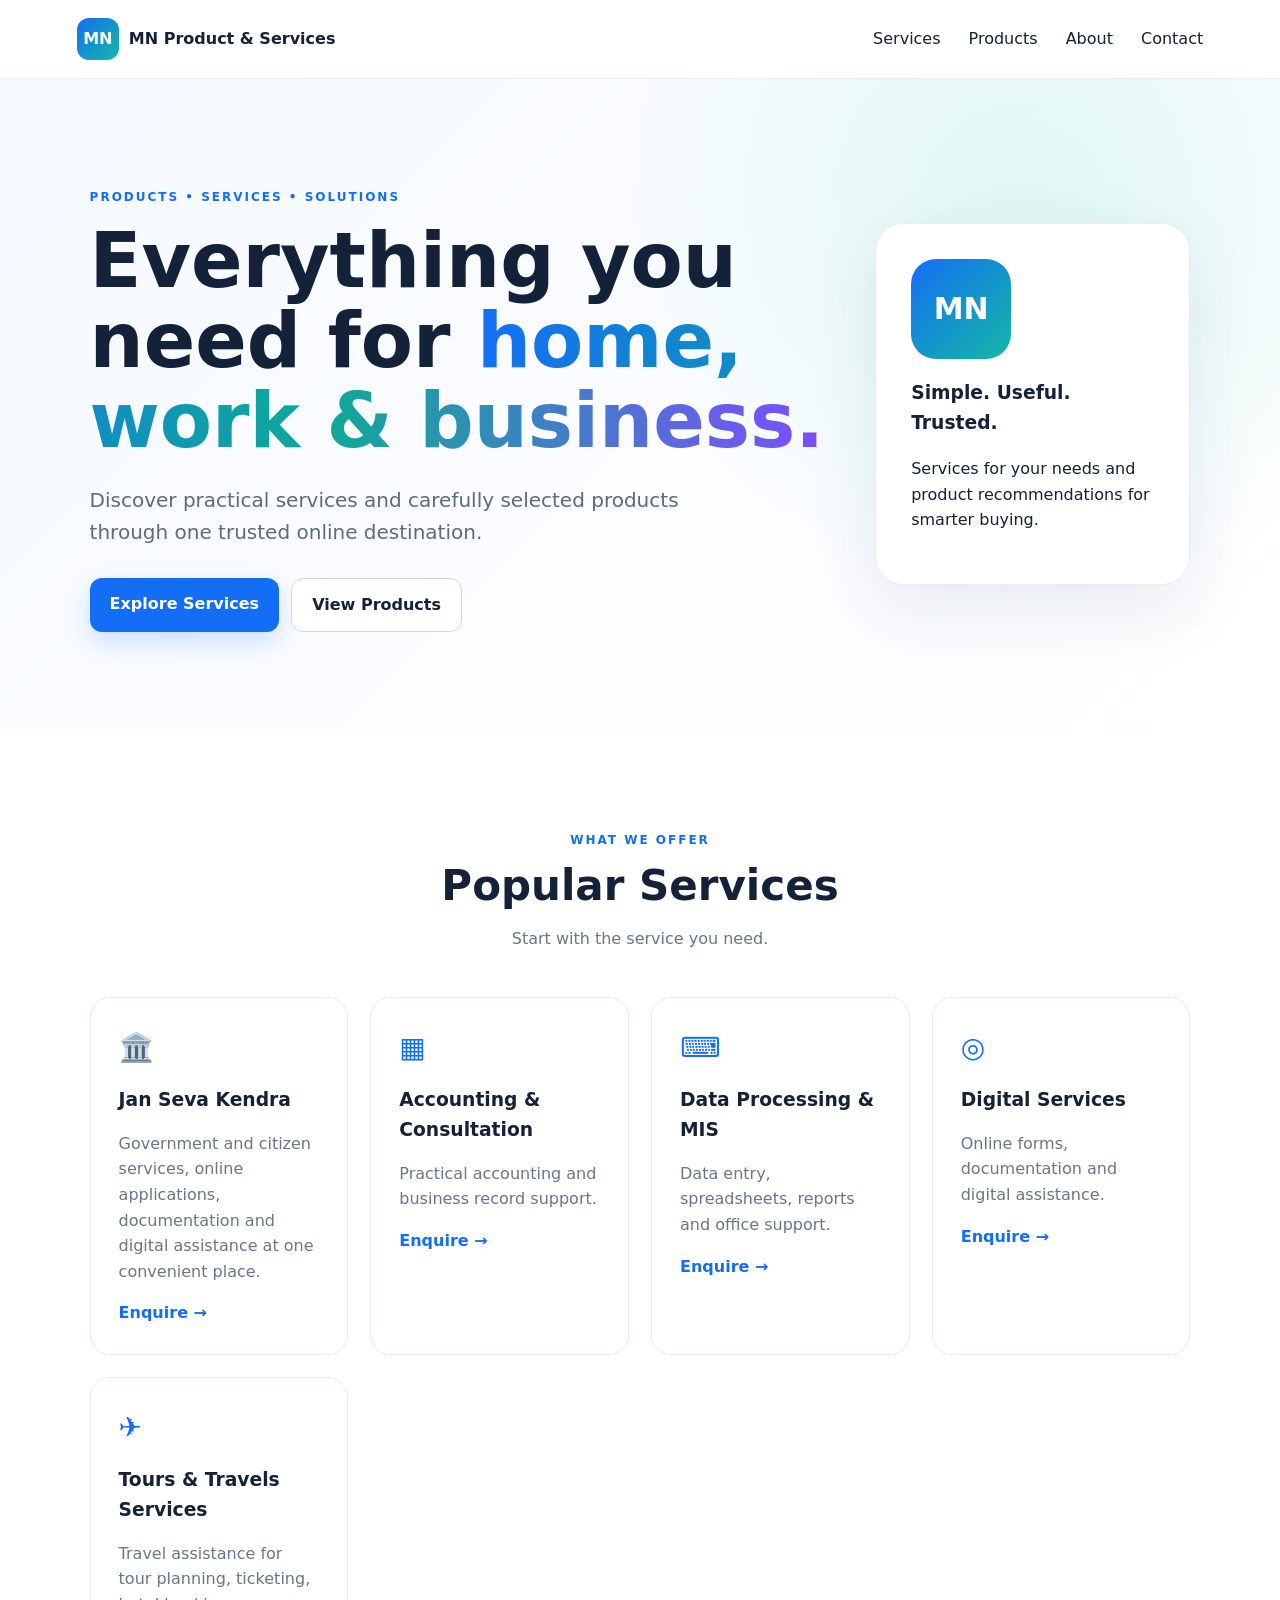
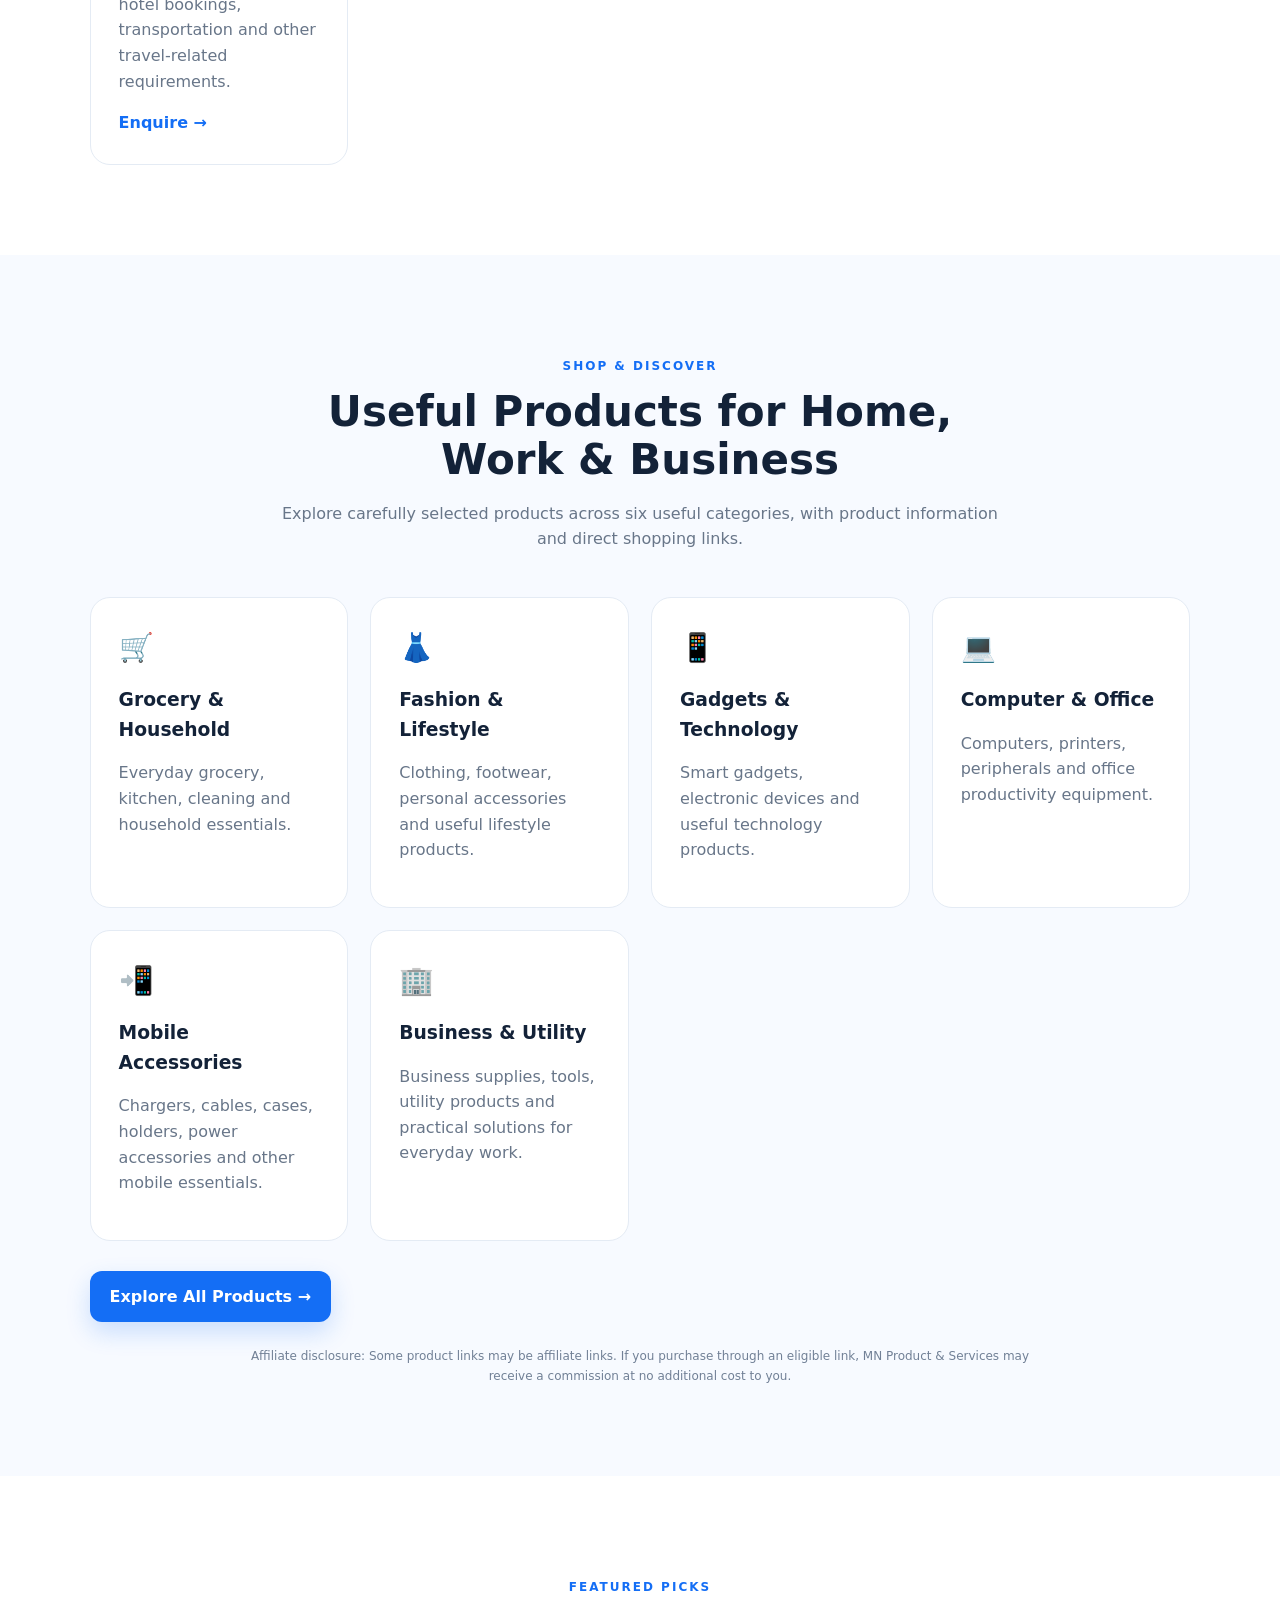
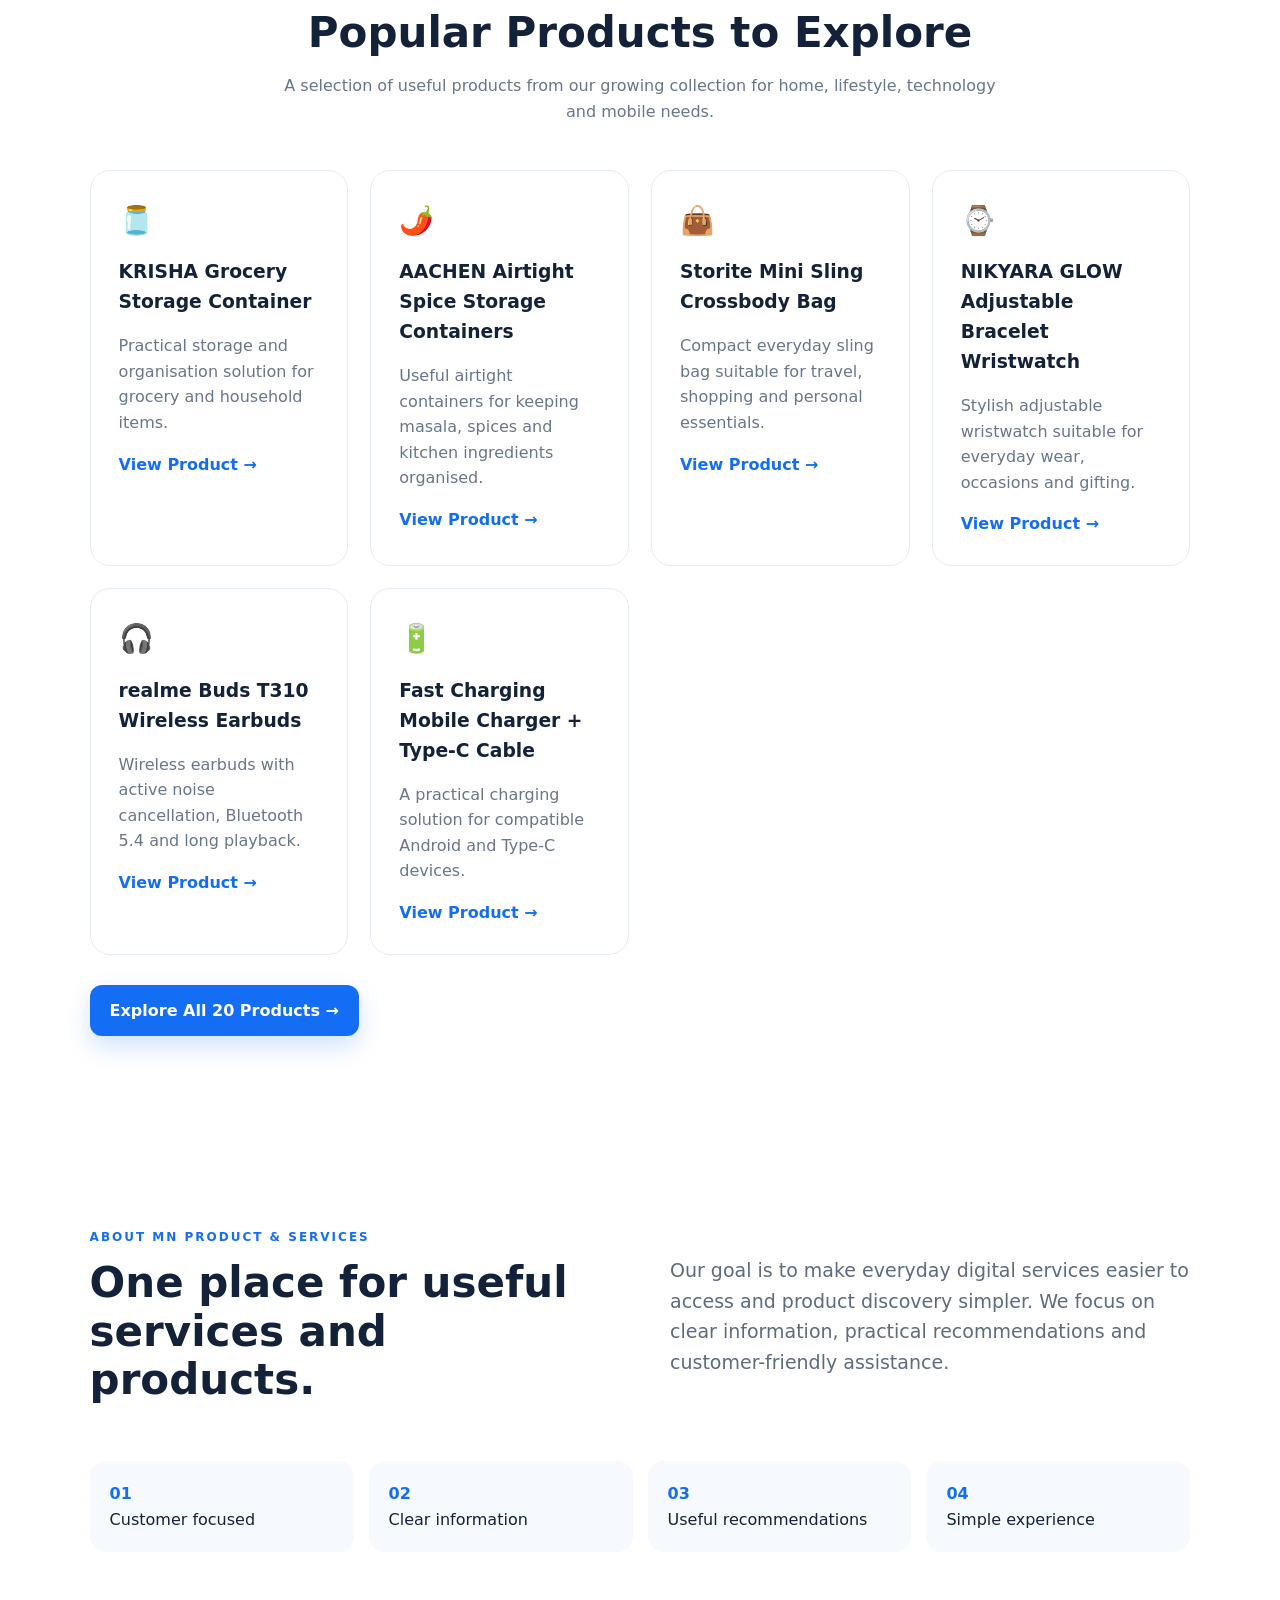
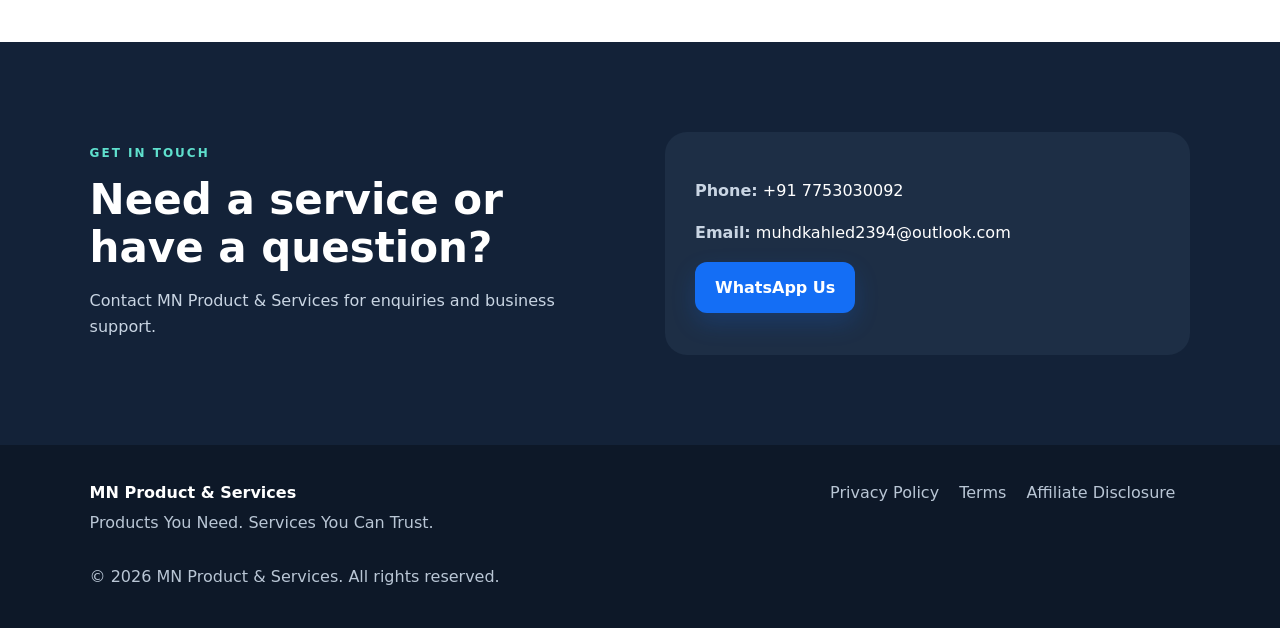
==== index.html @ 3bd8fe47 "Update index.html" ====
<!doctype html>
<html lang="en">

<head>
<meta charset="utf-8">
<meta name="viewport" content="width=device-width, initial-scale=1">

<title>MN Product & Services | Useful Products & Digital Services</title>

<meta
  name="description"
  content="MN Product & Services helps you discover useful products for home, lifestyle, technology, office and mobile needs, along with practical digital and business services."
>

<meta
  name="robots"
  content="index, follow"
>

<link
  rel="canonical"
  href="https://YOURDOMAIN.com/"
>

<meta name="description"
content="MN Product & Services — discover useful products, business solutions and digital services in one place.">

<link rel="stylesheet" href="style.css">
</head>

<body>

<header class="site-header">

  <a class="brand" href="index.html">
    <span class="brand-mark">MN</span>
    <span>MN Product & Services</span>
  </a>

  <button class="menu-toggle" aria-label="Open menu">
    ☰
  </button>

  <nav class="nav">
    <a href="#services">Services</a>
    <a href="products.html">Products</a>
    <a href="#about">About</a>
    <a href="#contact">Contact</a>
  </nav>

</header>


<main>

<!-- =========================
     HERO SECTION
========================= -->

<section class="hero">

  <div class="hero-copy">

    <p class="eyebrow">
      PRODUCTS • SERVICES • SOLUTIONS
    </p>

    <h1>
      Everything you need for
      <span>home, work & business.</span>
    </h1>

    <p class="lead">
      Discover practical services and carefully selected products
      through one trusted online destination.
    </p>

    <div class="actions">

      <a class="btn primary" href="#services">
        Explore Services
      </a>

      <a class="btn secondary" href="products.html">
        View Products
      </a>

    </div>

  </div>


  <div class="hero-card">

    <div class="hero-icon">
      MN
    </div>

    <h3>
      Simple. Useful. Trusted.
    </h3>

    <p>
      Services for your needs and product recommendations
      for smarter buying.
    </p>

  </div>

</section>



<!-- =========================
     SERVICES SECTION
========================= -->

<section id="services" class="section">

  <div class="section-head">

    <p class="eyebrow">
      WHAT WE OFFER
    </p>

    <h2>
      Popular Services
    </h2>

    <p>
      Start with the service you need.
    </p>

  </div>


  <div class="grid cards">


    <!-- SERVICE 01: JAN SEVA KENDRA -->
    <article class="card">

      <div class="icon">
        🏛️
      </div>

      <h3>
        Jan Seva Kendra
      </h3>

      <p>
        Government and citizen services, online applications,
        documentation and digital assistance at one convenient place.
      </p>

      <a href="#contact">
        Enquire →
      </a>

    </article>


    <!-- SERVICE 02: ACCOUNTING -->
    <article class="card">

      <div class="icon">
        ▦
      </div>

      <h3>
        Accounting & Consultation
      </h3>

      <p>
        Practical accounting and business record support.
      </p>

      <a href="#contact">
        Enquire →
      </a>

    </article>


    <!-- SERVICE 03: DATA PROCESSING -->
    <article class="card">

      <div class="icon">
        ⌨
      </div>

      <h3>
        Data Processing & MIS
      </h3>

      <p>
        Data entry, spreadsheets, reports and office support.
      </p>

      <a href="#contact">
        Enquire →
      </a>

    </article>


    <!-- SERVICE 04: DIGITAL SERVICES -->
    <article class="card">

      <div class="icon">
        ◎
      </div>

      <h3>
        Digital Services
      </h3>

      <p>
        Online forms, documentation and digital assistance.
      </p>

      <a href="#contact">
        Enquire →
      </a>

    </article>


    <!-- SERVICE 05: TOURS & TRAVELS -->
    <article class="card">

      <div class="icon">
        ✈
      </div>

      <h3>
        Tours & Travels Services
      </h3>

      <p>
        Travel assistance for tour planning, ticketing, hotel
        bookings, transportation and other travel-related requirements.
      </p>

      <a href="#contact">
        Enquire →
      </a>

    </article>


  </div>

</section>


<!-- =========================
     PRODUCTS SECTION
========================= -->

<section id="products" class="section alt">

  <div class="section-head">

    <p class="eyebrow">
      SHOP & DISCOVER
    </p>

    <h2>
      Useful Products for Home, Work & Business
    </h2>

    <p>
      Explore carefully selected products across six useful
      categories, with product information and direct shopping links.
    </p>

  </div>


  <!-- SIX PRODUCT CLASSIFICATIONS -->

  <div class="grid cards">


    <article class="card">

      <div class="icon">
        🛒
      </div>

      <h3>
        Grocery & Household
      </h3>

      <p>
        Everyday grocery, kitchen, cleaning and household
        essentials.
      </p>

    </article>



    <article class="card">

      <div class="icon">
        👗
      </div>

      <h3>
        Fashion & Lifestyle
      </h3>

      <p>
        Clothing, footwear, personal accessories and useful
        lifestyle products.
      </p>

    </article>



    <article class="card">

      <div class="icon">
        📱
      </div>

      <h3>
        Gadgets & Technology
      </h3>

      <p>
        Smart gadgets, electronic devices and useful technology
        products.
      </p>

    </article>



    <article class="card">

      <div class="icon">
        💻
      </div>

      <h3>
        Computer & Office
      </h3>

      <p>
        Computers, printers, peripherals and office productivity
        equipment.
      </p>

    </article>



    <article class="card">

      <div class="icon">
        📲
      </div>

      <h3>
        Mobile Accessories
      </h3>

      <p>
        Chargers, cables, cases, holders, power accessories
        and other mobile essentials.
      </p>

    </article>



    <article class="card">

      <div class="icon">
        🏢
      </div>

      <h3>
        Business & Utility
      </h3>

      <p>
        Business supplies, tools, utility products and practical
        solutions for everyday work.
      </p>

    </article>


  </div>


  <div class="actions"
       style="margin-top: 30px;">

    <a class="btn primary" href="products.html">
      Explore All Products →
    </a>

  </div>


  <p class="disclosure">

    Affiliate disclosure: Some product links may be affiliate
    links. If you purchase through an eligible link, MN Product &
    Services may receive a commission at no additional cost to you.

  </p>

</section>


  
  <!-- =========================
     FEATURED PRODUCTS
========================= -->
<section id="featured-products" class="section">

  <div class="section-head">
    <p class="eyebrow">
      FEATURED PICKS
    </p>

    <h2>
      Popular Products to Explore
    </h2>

    <p>
      A selection of useful products from our growing collection
      for home, lifestyle, technology and mobile needs.
    </p>
  </div>

  <div class="grid cards">

    <!-- FEATURED PRODUCT 01 -->
    <article class="card">

      <div class="icon">🫙</div>

      <h3>
        KRISHA Grocery Storage Container
      </h3>

      <p>
        Practical storage and organisation solution for
        grocery and household items.
      </p>

      <a
        href="https://www.amazon.in/dp/B0HBWN9DHR/?tag=krgoaltz111-21"
        target="_blank"
        rel="nofollow sponsored noopener">
        View Product →
      </a>

    </article>


    <!-- FEATURED PRODUCT 02 -->
    <article class="card">

      <div class="icon">🌶️</div>

      <h3>
        AACHEN Airtight Spice Storage Containers
      </h3>

      <p>
        Useful airtight containers for keeping masala,
        spices and kitchen ingredients organised.
      </p>

      <a
        href="https://www.amazon.in/dp/B0DDTFDB6P/?tag=krgoaltz111-21"
        target="_blank"
        rel="nofollow sponsored noopener">
        View Product →
      </a>

    </article>


    <!-- FEATURED PRODUCT 03 -->
    <article class="card">

      <div class="icon">👜</div>

      <h3>
        Storite Mini Sling Crossbody Bag
      </h3>

      <p>
        Compact everyday sling bag suitable for travel,
        shopping and personal essentials.
      </p>

      <a
        href="https://www.amazon.in/dp/B0DGTSNWZD?tag=krgoaltz111-21"
        target="_blank"
        rel="nofollow sponsored noopener">
        View Product →
      </a>

    </article>


    <!-- FEATURED PRODUCT 04 -->
    <article class="card">

      <div class="icon">⌚</div>

      <h3>
        NIKYARA GLOW Adjustable Bracelet Wristwatch
      </h3>

      <p>
        Stylish adjustable wristwatch suitable for everyday
        wear, occasions and gifting.
      </p>

      <a
        href="https://www.amazon.in/dp/B0H5K3HGDB?tag=krgoaltz111-21"
        target="_blank"
        rel="nofollow sponsored noopener">
        View Product →
      </a>

    </article>


    <!-- FEATURED PRODUCT 05 -->
    <article class="card">

      <div class="icon">🎧</div>

      <h3>
        realme Buds T310 Wireless Earbuds
      </h3>

      <p>
        Wireless earbuds with active noise cancellation,
        Bluetooth 5.4 and long playback.
      </p>

      <a
        href="https://www.amazon.in/dp/B0DBGP48NW?tag=krgoaltz111-21"
        target="_blank"
        rel="nofollow sponsored noopener">
        View Product →
      </a>

    </article>


    <!-- FEATURED PRODUCT 06 -->
    <article class="card">

      <div class="icon">🔋</div>

      <h3>
        Fast Charging Mobile Charger + Type-C Cable
      </h3>

      <p>
        A practical charging solution for compatible Android
        and Type-C devices.
      </p>

      <a
        href="https://www.amazon.in/dp/B0H2MVWPZ6?tag=krgoaltz111-21"
        target="_blank"
        rel="nofollow sponsored noopener">
        View Product →
      </a>

    </article>

  </div>


  <div class="actions" style="margin-top:30px;">

    <a
      class="btn primary"
      href="products.html">
      Explore All 20 Products →
    </a>

  </div>

</section>



<!-- =========================
     ABOUT SECTION
========================= -->

<section id="about" class="section">

  <div class="about">

    <div>

      <p class="eyebrow">
        ABOUT MN PRODUCT & SERVICES
      </p>

      <h2>
        One place for useful services and products.
      </h2>

    </div>


    <p>
      Our goal is to make everyday digital services easier to
      access and product discovery simpler. We focus on clear
      information, practical recommendations and customer-friendly
      assistance.
    </p>

  </div>


  <div class="trust-grid">

    <div>
      <strong>01</strong>
      <span>Customer focused</span>
    </div>

    <div>
      <strong>02</strong>
      <span>Clear information</span>
    </div>

    <div>
      <strong>03</strong>
      <span>Useful recommendations</span>
    </div>

    <div>
      <strong>04</strong>
      <span>Simple experience</span>
    </div>

  </div>

</section>



<!-- =========================
     CONTACT SECTION
========================= -->

<section id="contact" class="section contact">

  <div>

    <p class="eyebrow">
      GET IN TOUCH
    </p>

    <h2>
      Need a service or have a question?
    </h2>

    <p>
      Contact MN Product & Services for enquiries and business
      support.
    </p>

  </div>


  <div class="contact-box">

    <p>
      <strong>Phone:</strong>
      <a href="tel:+917753030092">
        +91 7753030092
      </a>
    </p>


    <p>
      <strong>Email:</strong>
      <a href="mailto:muhdkahled2394@outlook.com">
        muhdkahled2394@outlook.com
      </a>
    </p>


    <a
      class="btn primary"
      href="https://wa.me/917753030092?text=Hello%20MN%20Product%20%26%20Services%2C%20I%20would%20like%20to%20make%20an%20enquiry."
      target="_blank"
      rel="noopener">

      WhatsApp Us

    </a>

  </div>

</section>

</main>



<!-- =========================
     FOOTER
========================= -->

<footer>

  <div>

    <strong>
      MN Product & Services
    </strong>

    <p>
      Products You Need. Services You Can Trust.
    </p>

  </div>


  <div>

    <a href="privacy-policy.html">
      Privacy Policy
    </a>

    <a href="terms.html">
      Terms
    </a>

    <a href="affiliate-disclosure.html">
      Affiliate Disclosure
    </a>

  </div>


  <p>
    © 2026 MN Product & Services. All rights reserved.
  </p>

</footer>



<script src="script.js"></script>

</body>

</html>
---- style.css ----
*{box-sizing:border-box}html{scroll-behavior:smooth}body{margin:0;font-family:Inter,system-ui,-apple-system,Segoe UI,sans-serif;color:#132238;background:#fff;line-height:1.6}.site-header{position:sticky;top:0;z-index:20;display:flex;align-items:center;justify-content:space-between;padding:18px 6%;background:rgba(255,255,255,.94);backdrop-filter:blur(12px);border-bottom:1px solid #e8edf4}.brand{display:flex;align-items:center;gap:10px;text-decoration:none;color:#132238;font-weight:800}.brand-mark{display:grid;place-items:center;width:42px;height:42px;border-radius:12px;background:linear-gradient(135deg,#146ef5,#15b8a6);color:white}.nav{display:flex;gap:28px}.nav a,footer a{color:inherit;text-decoration:none}.nav a:hover{color:#146ef5}.menu-toggle{display:none;background:none;border:0;font-size:24px}.hero{min-height:650px;padding:90px 7%;display:grid;grid-template-columns:1.4fr .6fr;align-items:center;gap:50px;background:radial-gradient(circle at 80% 20%,#dff7f3,transparent 35%),linear-gradient(135deg,#f5f9ff,#fff)}.eyebrow{font-size:12px;font-weight:800;letter-spacing:2px;color:#146ef5}.hero h1{font-size:clamp(44px,6vw,76px);line-height:1.05;margin:14px 0 24px;max-width:850px}.hero h1 span{background:linear-gradient(90deg,#146ef5,#0eaa96,#7d4cff);-webkit-background-clip:text;color:transparent}.lead{font-size:20px;color:#5d6b7d;max-width:650px}.actions{display:flex;gap:12px;margin-top:30px;flex-wrap:wrap}.btn{display:inline-block;padding:13px 20px;border-radius:12px;text-decoration:none;font-weight:700}.primary{background:#146ef5;color:#fff;box-shadow:0 10px 25px #146ef533}.secondary{border:1px solid #cfd8e6;color:#132238;background:#fff}.small{padding:10px 14px;background:#132238;color:white}.hero-card{padding:35px;border-radius:28px;background:#fff;box-shadow:0 25px 70px #17365d18;border:1px solid #e6edf5}.hero-icon{width:100px;height:100px;border-radius:25px;display:grid;place-items:center;background:linear-gradient(135deg,#146ef5,#15b8a6);color:white;font-size:30px;font-weight:900}.section{padding:90px 7%}.alt{background:#f7faff}.section-head{text-align:center;max-width:720px;margin:0 auto 45px}.section h2{font-size:42px;line-height:1.15;margin:8px 0 12px}.section-head p:last-child{color:#687689}.grid{display:grid;gap:22px}.cards{grid-template-columns:repeat(4,1fr)}.card,.product{padding:28px;border:1px solid #e4ebf4;border-radius:20px;background:#fff;transition:.25s}.card:hover,.product:hover{transform:translateY(-5px);box-shadow:0 18px 40px #17365d12}.icon{font-size:28px;color:#146ef5}.card h3,.product h3{margin:14px 0 8px}.card p,.product p{color:#687689}.card a{font-weight:700;color:#146ef5;text-decoration:none}.products{grid-template-columns:repeat(3,1fr)}.product-placeholder{height:180px;border-radius:14px;background:linear-gradient(135deg,#eaf2ff,#dff7f3);display:grid;place-items:center;color:#146ef5;font-weight:900;letter-spacing:2px}.disclosure{font-size:12px;color:#718096;max-width:800px;margin:25px auto 0;text-align:center}.about{display:grid;grid-template-columns:1fr 1fr;gap:60px;align-items:center}.about p:last-child{font-size:19px;color:#5d6b7d}.trust-grid{display:grid;grid-template-columns:repeat(4,1fr);gap:15px;margin-top:45px}.trust-grid div{padding:20px;border-radius:16px;background:#f6f9fd}.trust-grid strong{display:block;color:#146ef5}.contact{background:#132238;color:#fff;display:grid;grid-template-columns:1fr 1fr;gap:50px}.contact .eyebrow{color:#5fe0cd}.contact p{color:#c9d5e3}.contact-box{background:#1d2e45;padding:30px;border-radius:22px}.contact-box a{color:#fff}.contact-box .primary{text-decoration:none;color:#fff}.contact-box p a{text-decoration:none}footer{padding:35px 7%;background:#0d1828;color:#b9c6d5;display:flex;justify-content:space-between;gap:20px;flex-wrap:wrap}footer strong{color:#fff}footer a{margin-right:15px}footer p{margin:4px 0}@media(max-width:850px){.nav{display:none;position:absolute;top:78px;left:0;right:0;padding:20px 6%;background:white;flex-direction:column;border-bottom:1px solid #e8edf4}.nav.open{display:flex}.menu-toggle{display:block}.hero{grid-template-columns:1fr;padding-top:65px}.cards{grid-template-columns:1fr 1fr}.products,.about,.contact{grid-template-columns:1fr}.trust-grid{grid-template-columns:1fr 1fr}}@media(max-width:520px){.hero h1{font-size:45px}.section{padding:65px 6%}.cards,.products,.trust-grid{grid-template-columns:1fr}.hero-card{padding:25px}.section h2{font-size:34px}}
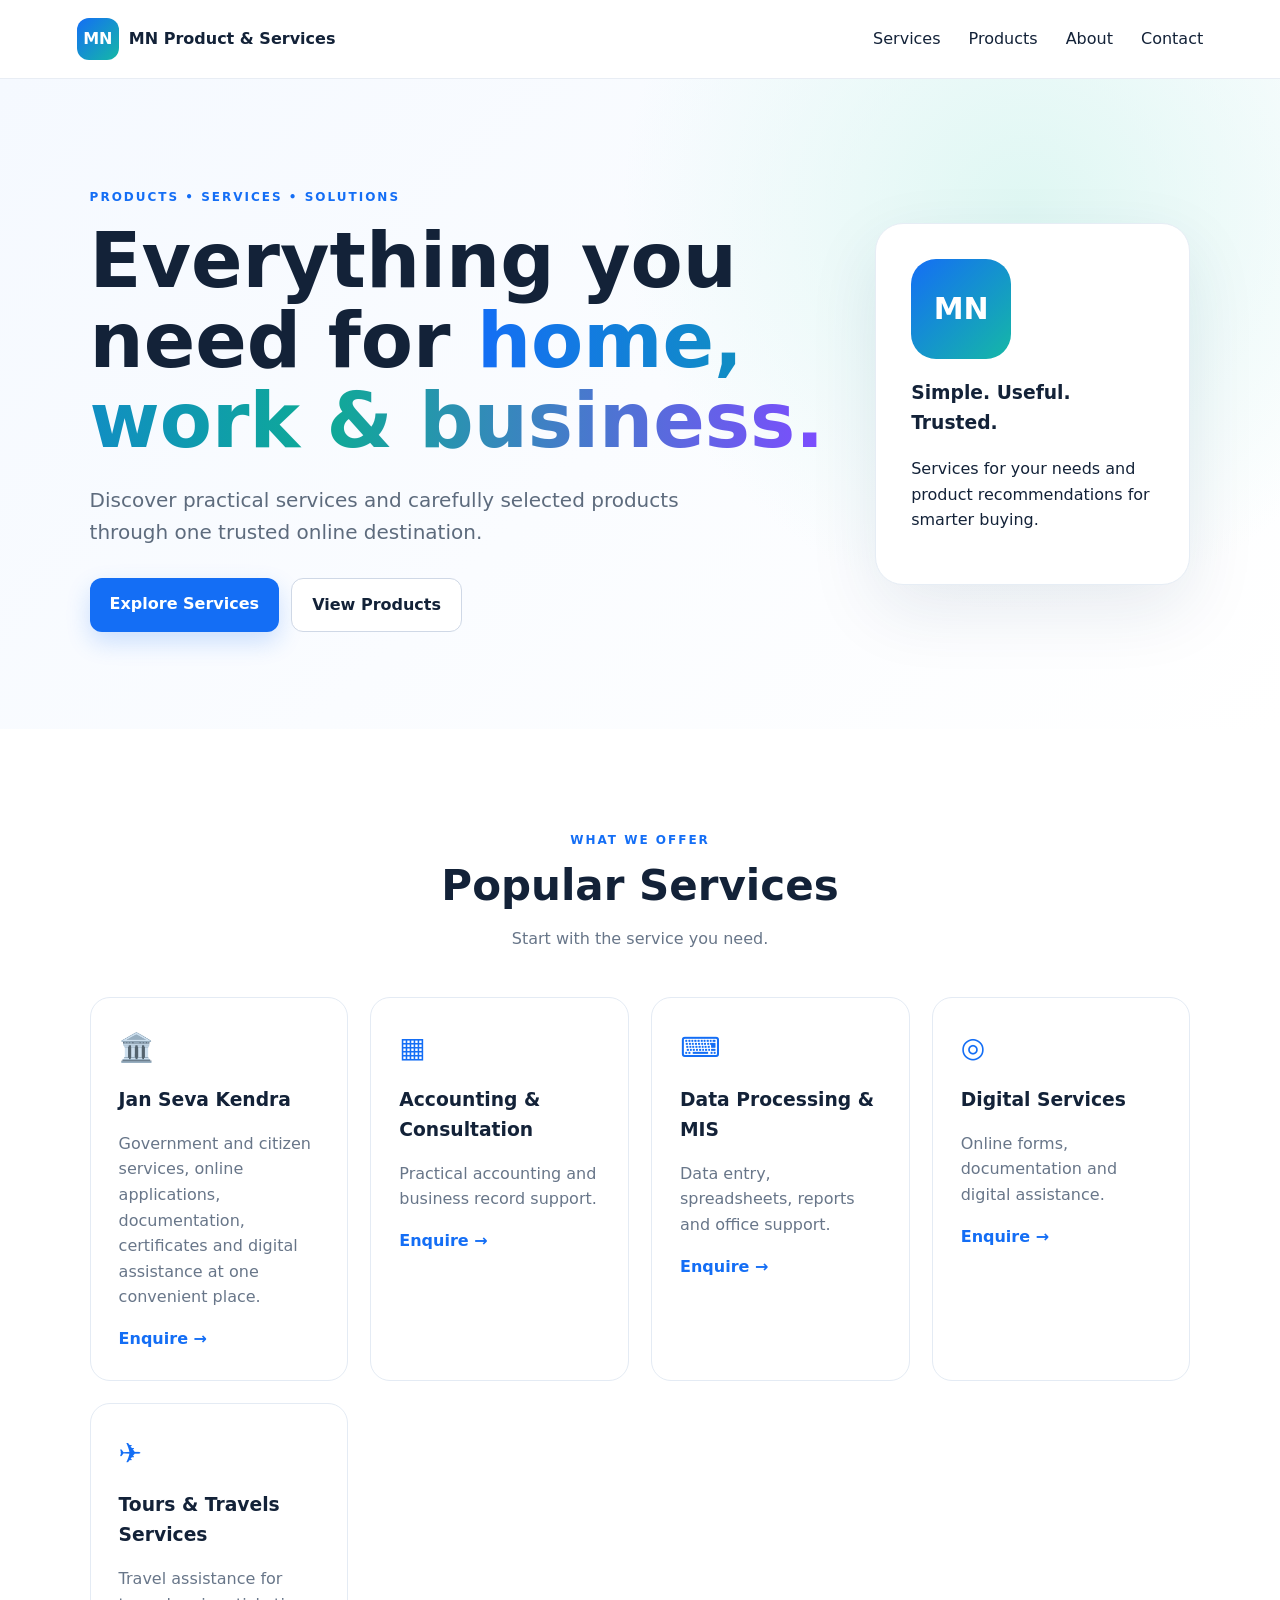
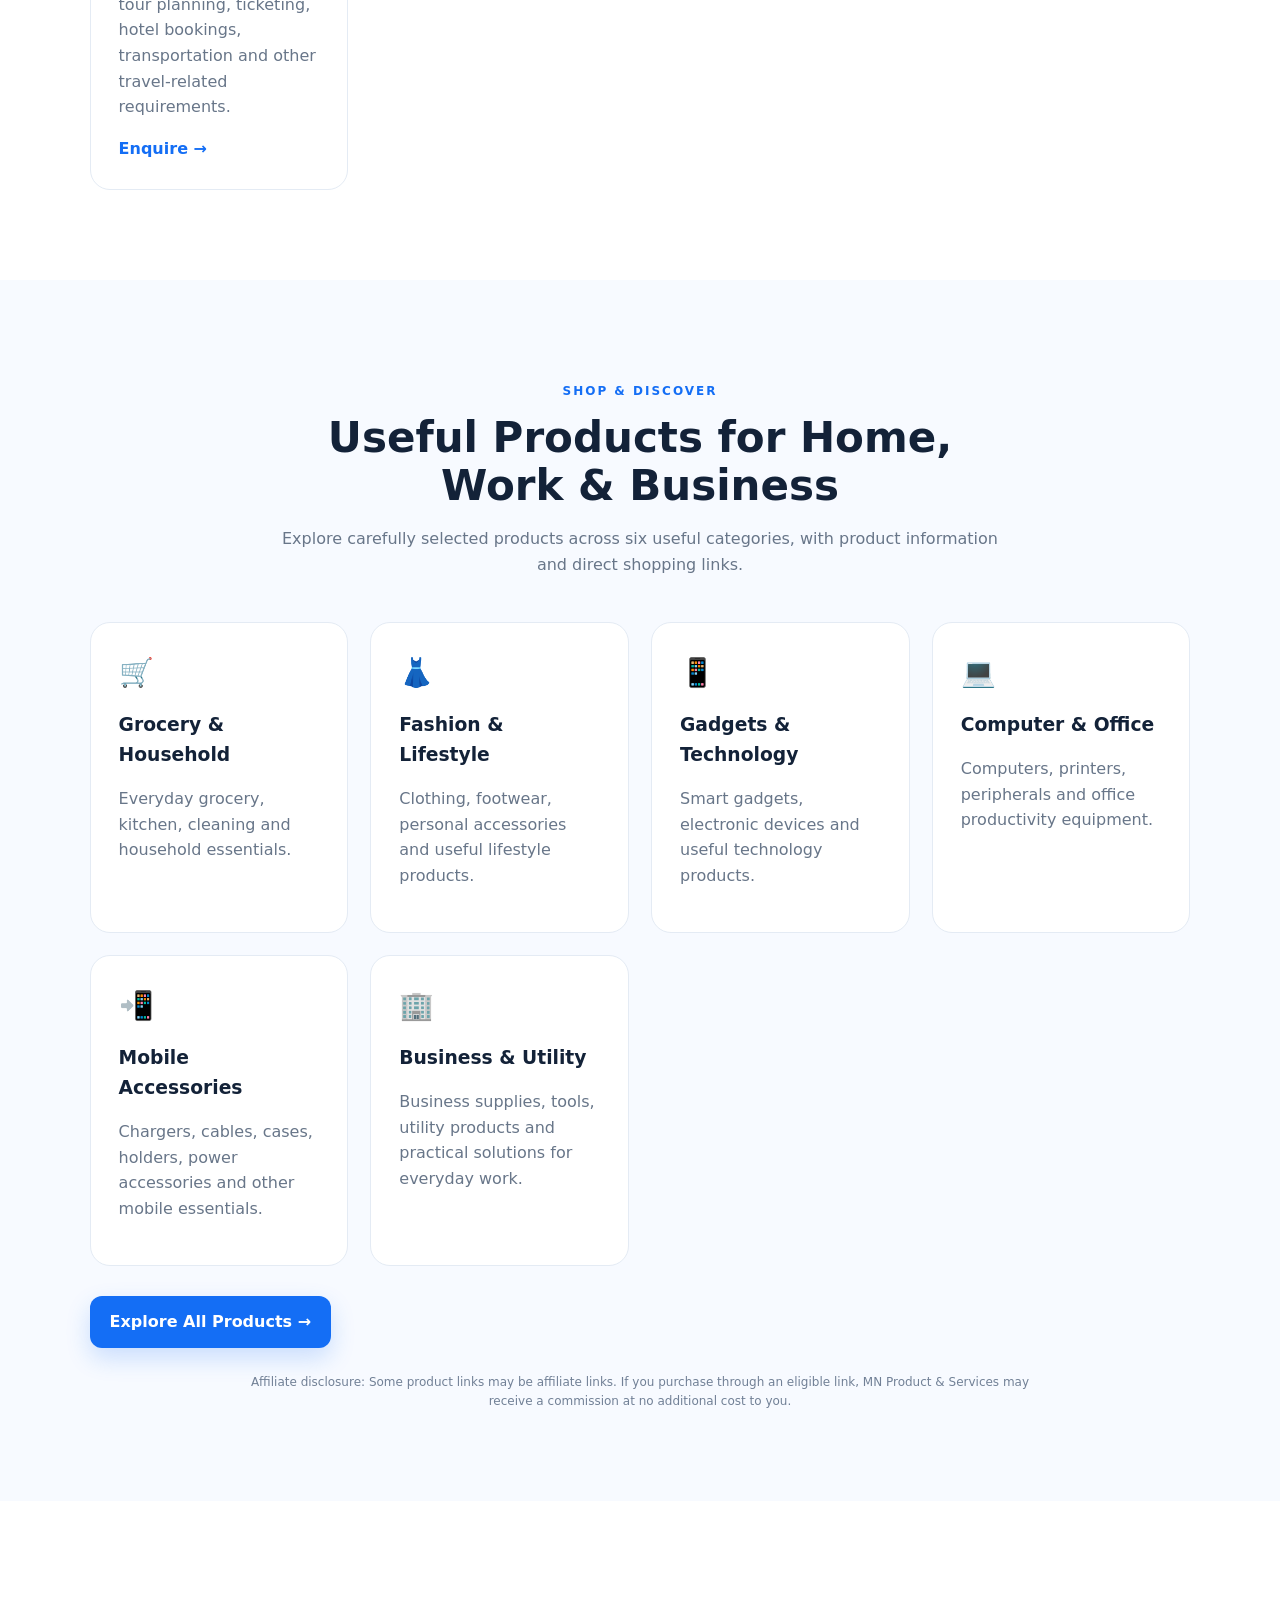
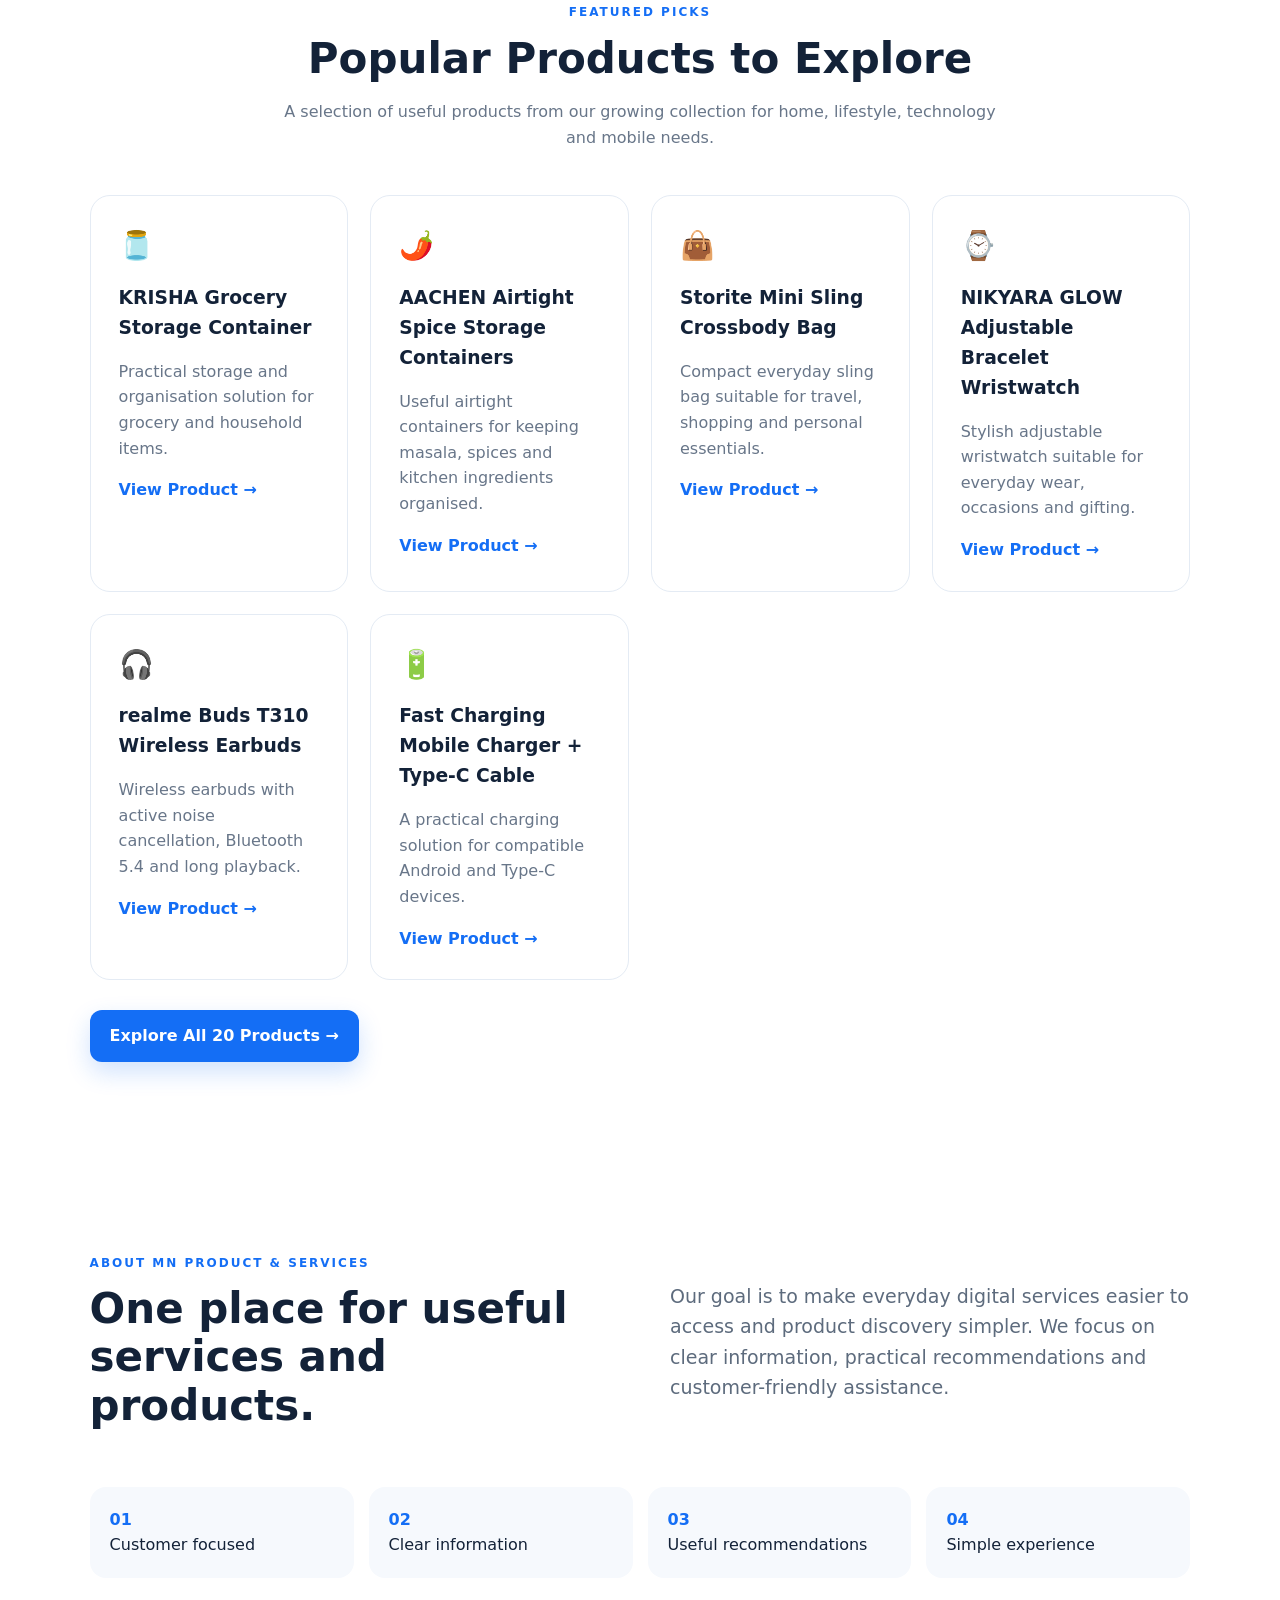
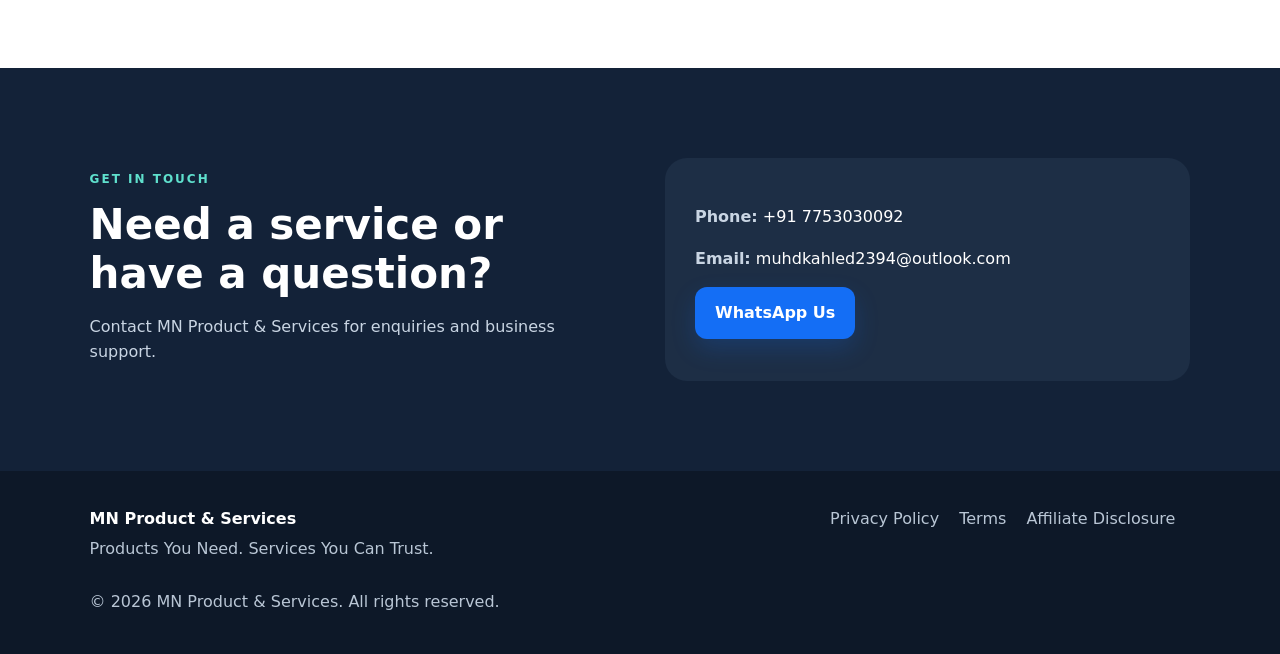
==== commit db4fa4ad: "Update index.html" ====
--- a/index.html
+++ b/index.html
@@ -1,11 +1,19 @@
 <!doctype html>
 <html lang="en">
 
+
 <head>
+
 <meta charset="utf-8">
-<meta name="viewport" content="width=device-width, initial-scale=1">
-
-<title>MN Product & Services | Useful Products & Digital Services</title>
+
+<meta
+  name="viewport"
+  content="width=device-width, initial-scale=1"
+>
+
+<title>
+  MN Product & Services | Useful Products & Digital Services
+</title>
 
 <meta
   name="description"
@@ -19,15 +27,15 @@
 
 <link
   rel="canonical"
-  href="https://YOURDOMAIN.com/"
+  href="https://mnproductsservices.com/"
 >
 
-<meta name="description"
-content="MN Product & Services — discover useful products, business solutions and digital services in one place.">
-
-<link rel="stylesheet" href="style.css">
+<link
+  rel="stylesheet"
+  href="style.css"
+>
+
 </head>
-
 <body>
 
 <header class="site-header">
@@ -138,26 +146,27 @@
 
 
     <!-- SERVICE 01: JAN SEVA KENDRA -->
-    <article class="card">
-
-      <div class="icon">
-        🏛️
-      </div>
-
-      <h3>
-        Jan Seva Kendra
-      </h3>
-
-      <p>
-        Government and citizen services, online applications,
-        documentation and digital assistance at one convenient place.
-      </p>
-
-      <a href="#contact">
-        Enquire →
-      </a>
-
-    </article>
+<article class="card">
+
+  <div class="icon">
+    🏛️
+  </div>
+
+  <h3>
+    Jan Seva Kendra
+  </h3>
+
+  <p>
+    Government and citizen services, online applications,
+    documentation, certificates and digital assistance at one
+    convenient place.
+  </p>
+
+  <a href="#contact">
+    Enquire →
+  </a>
+
+</article>
 
 
     <!-- SERVICE 02: ACCOUNTING -->
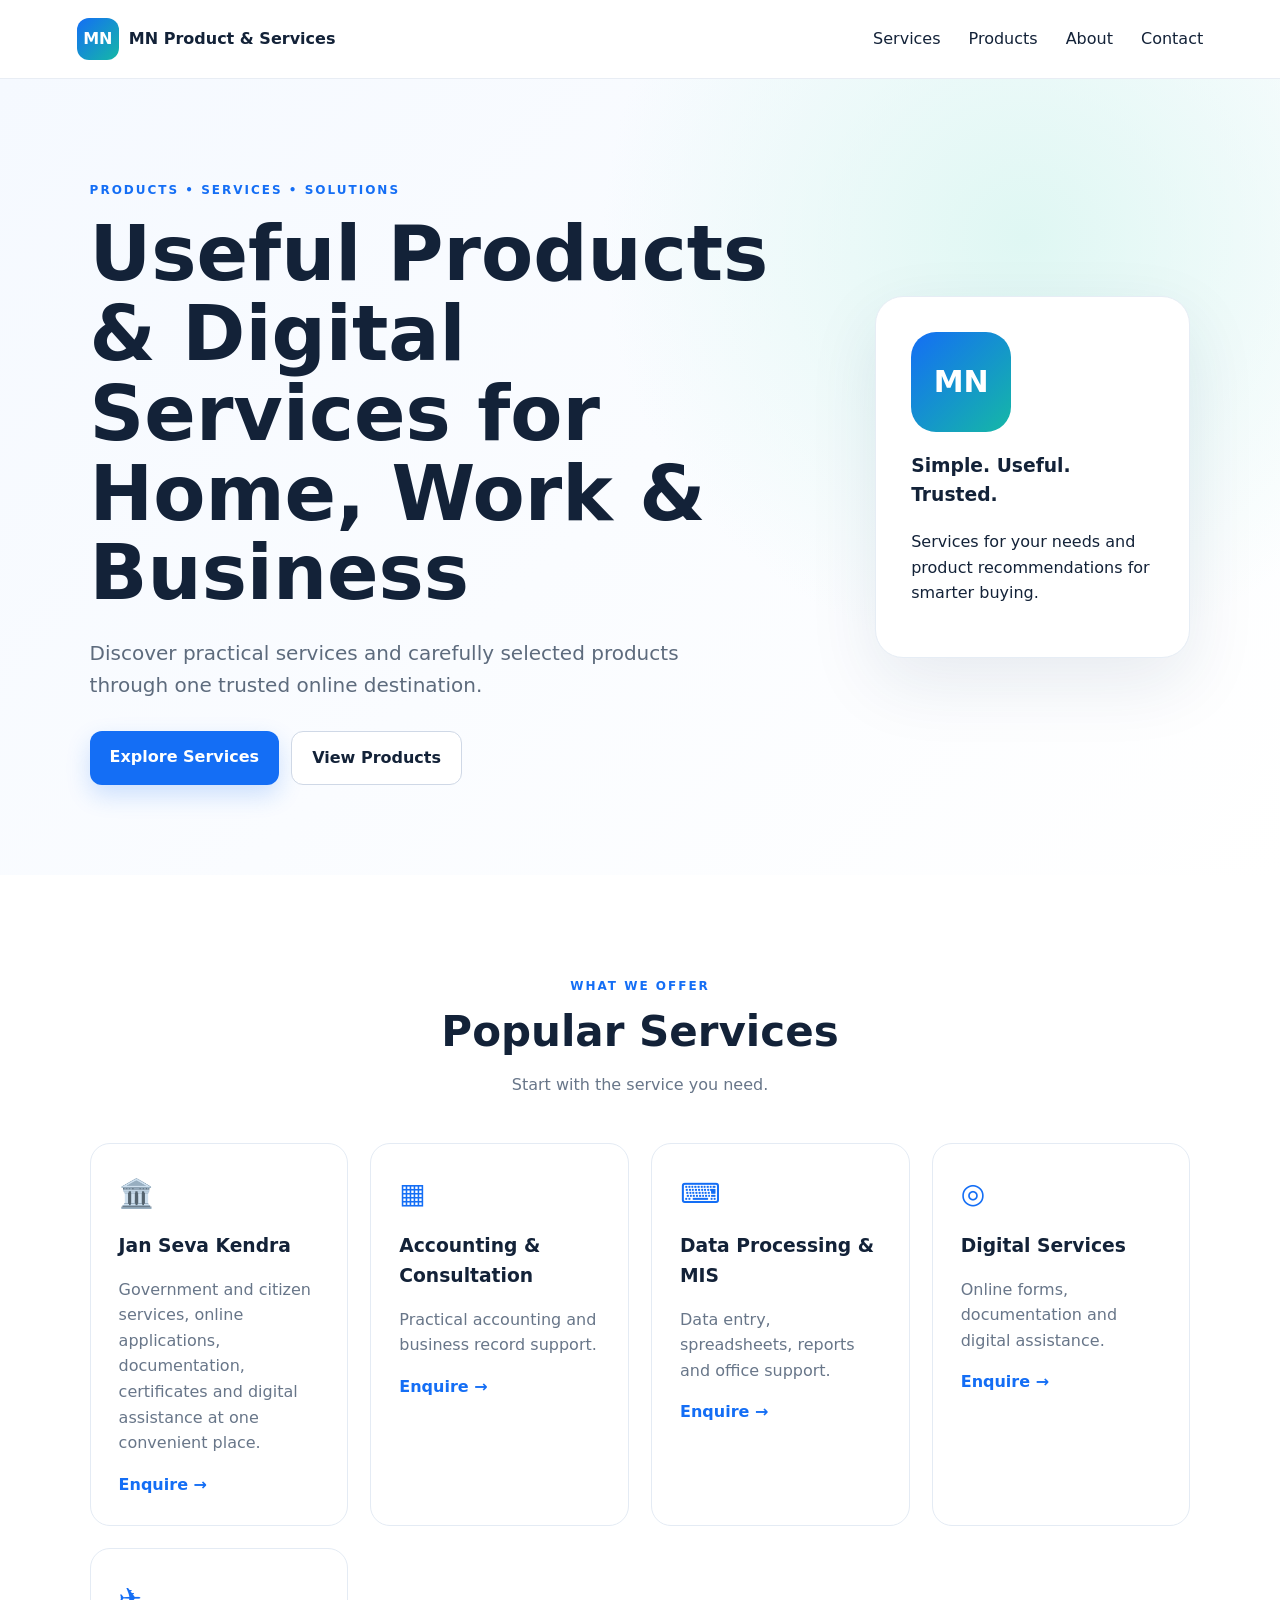
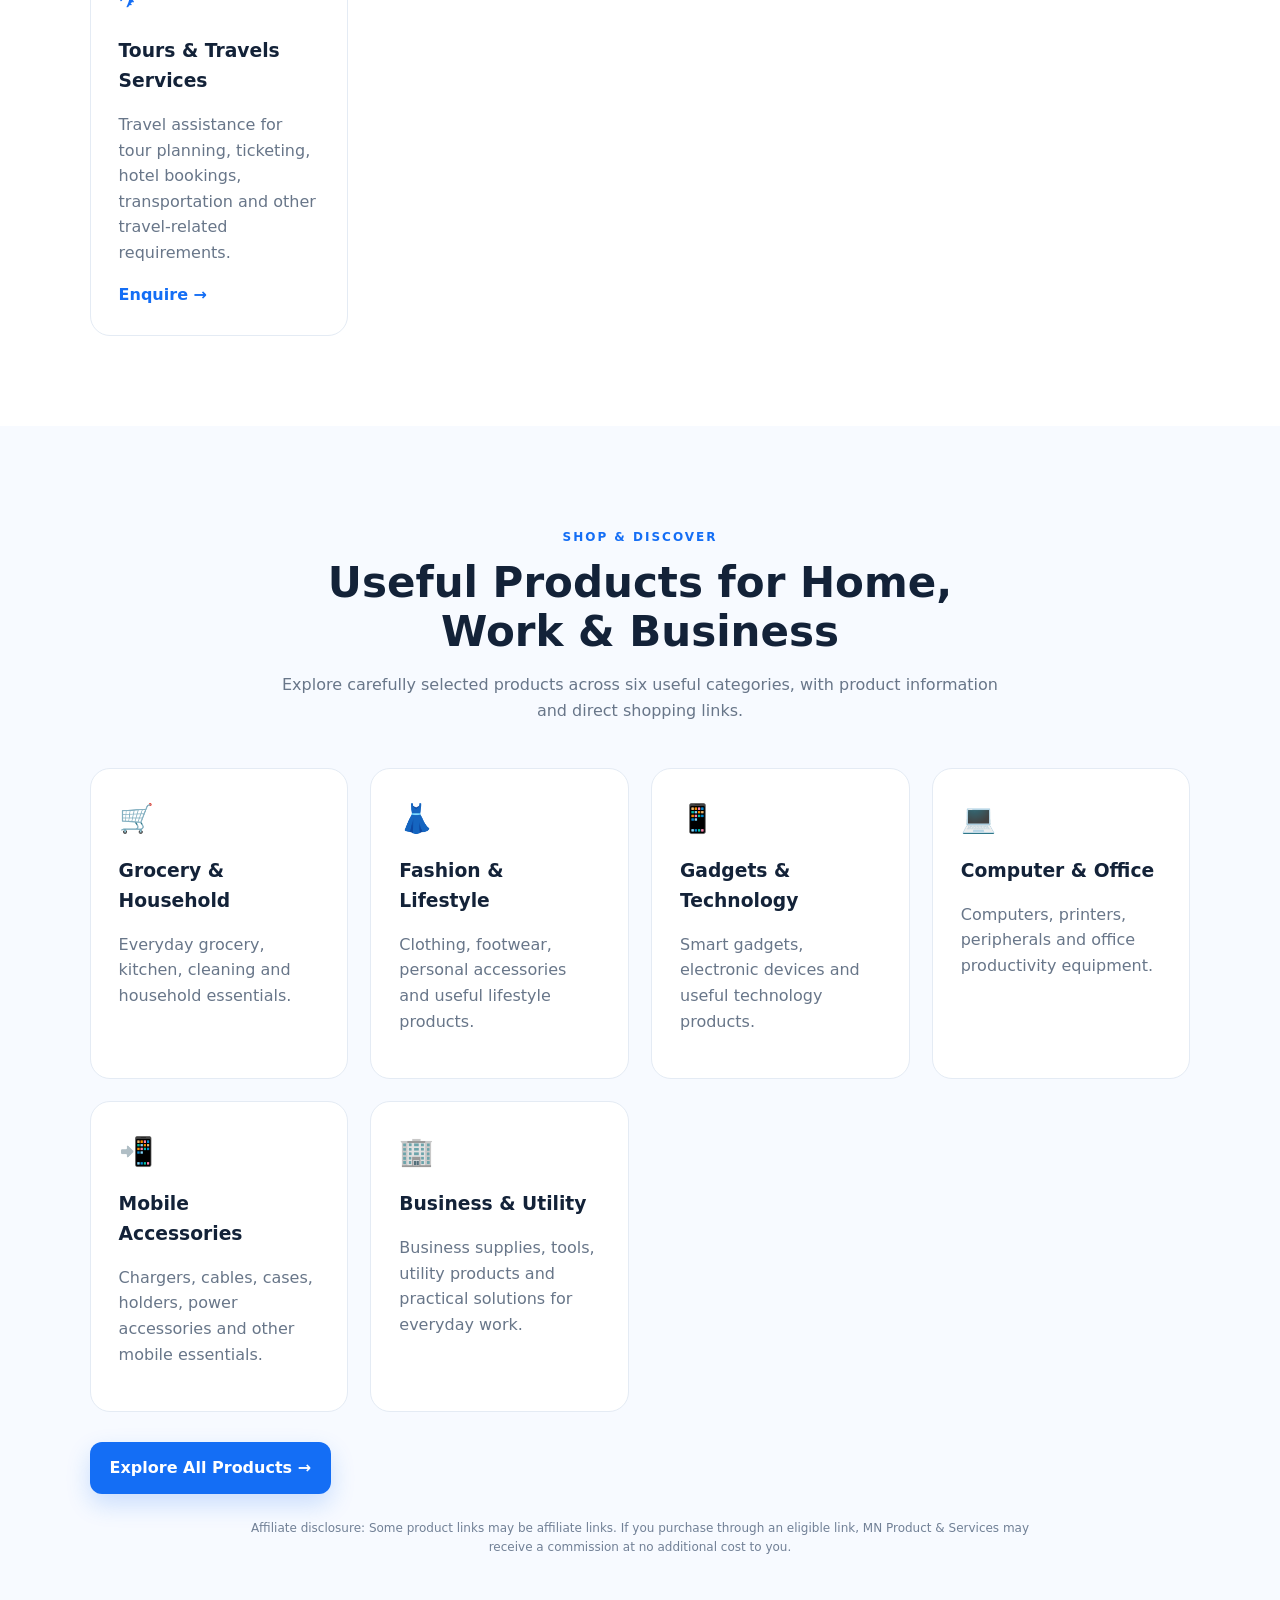
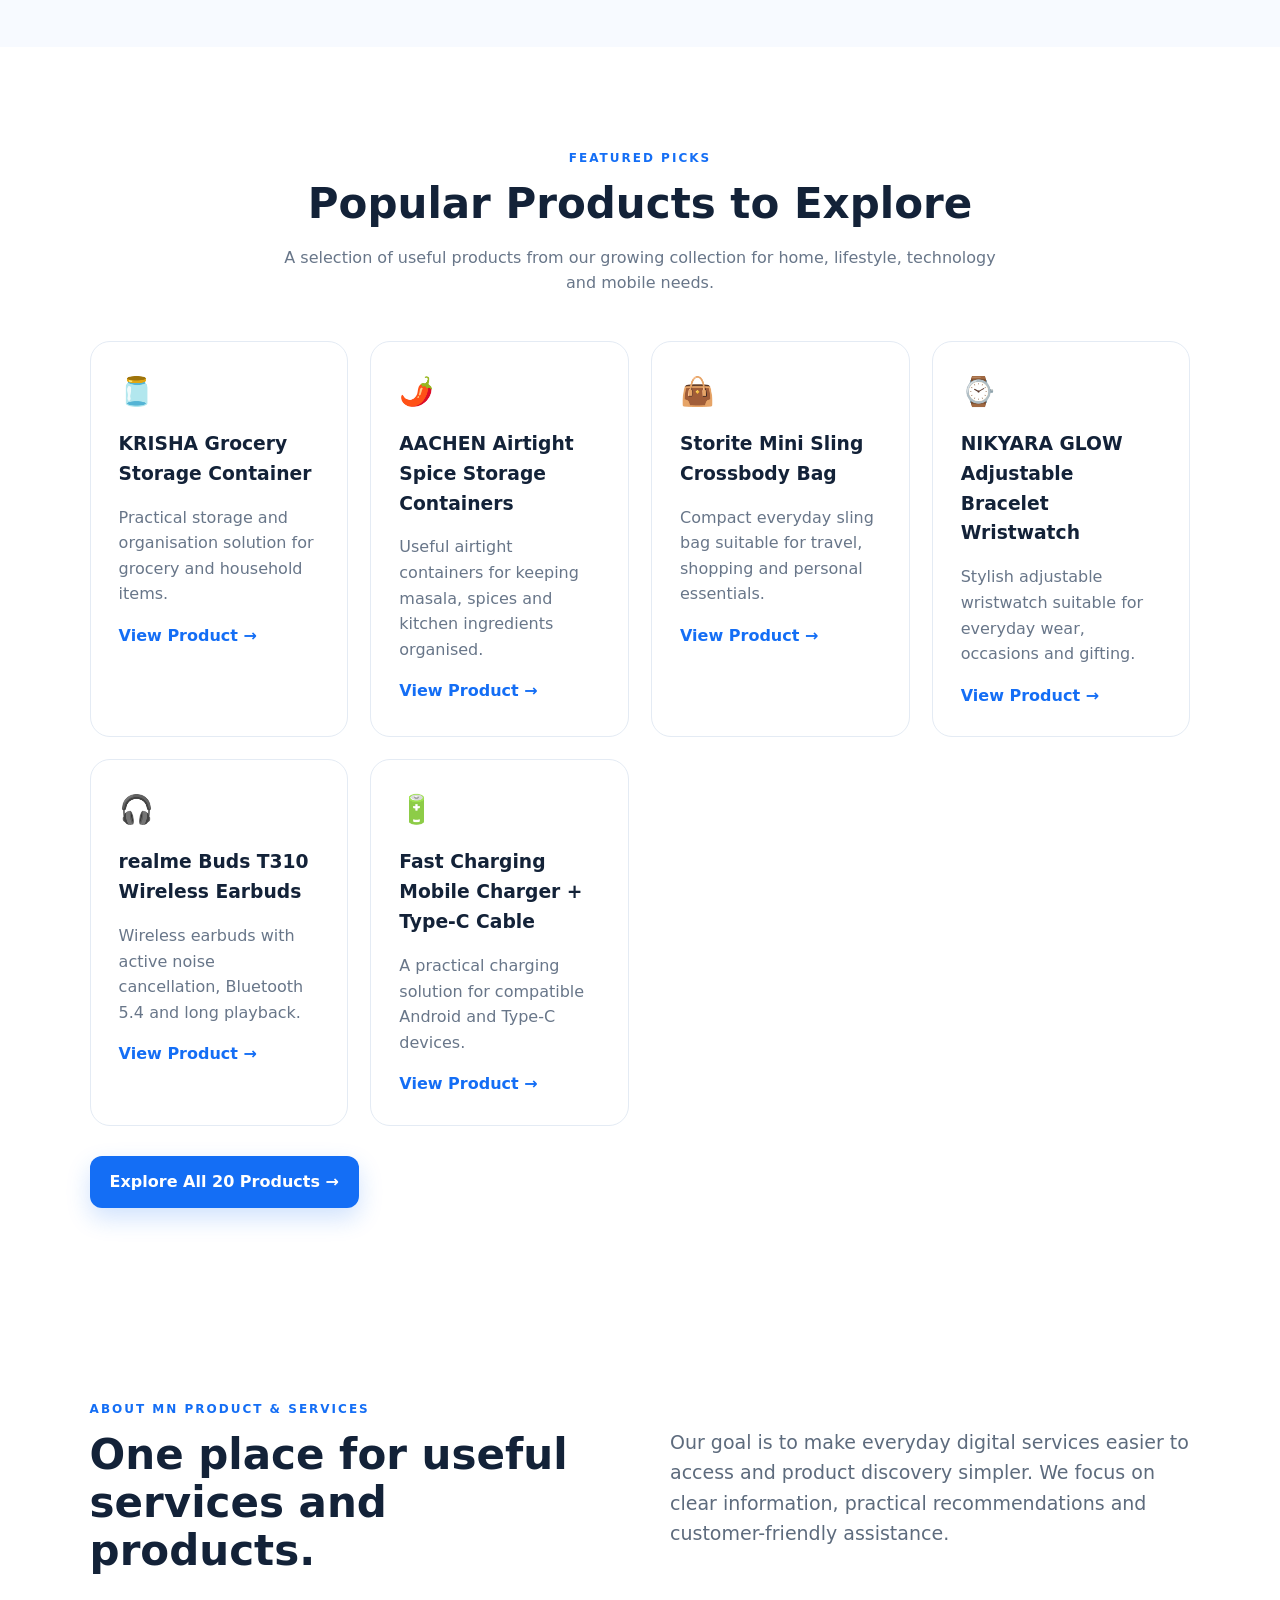
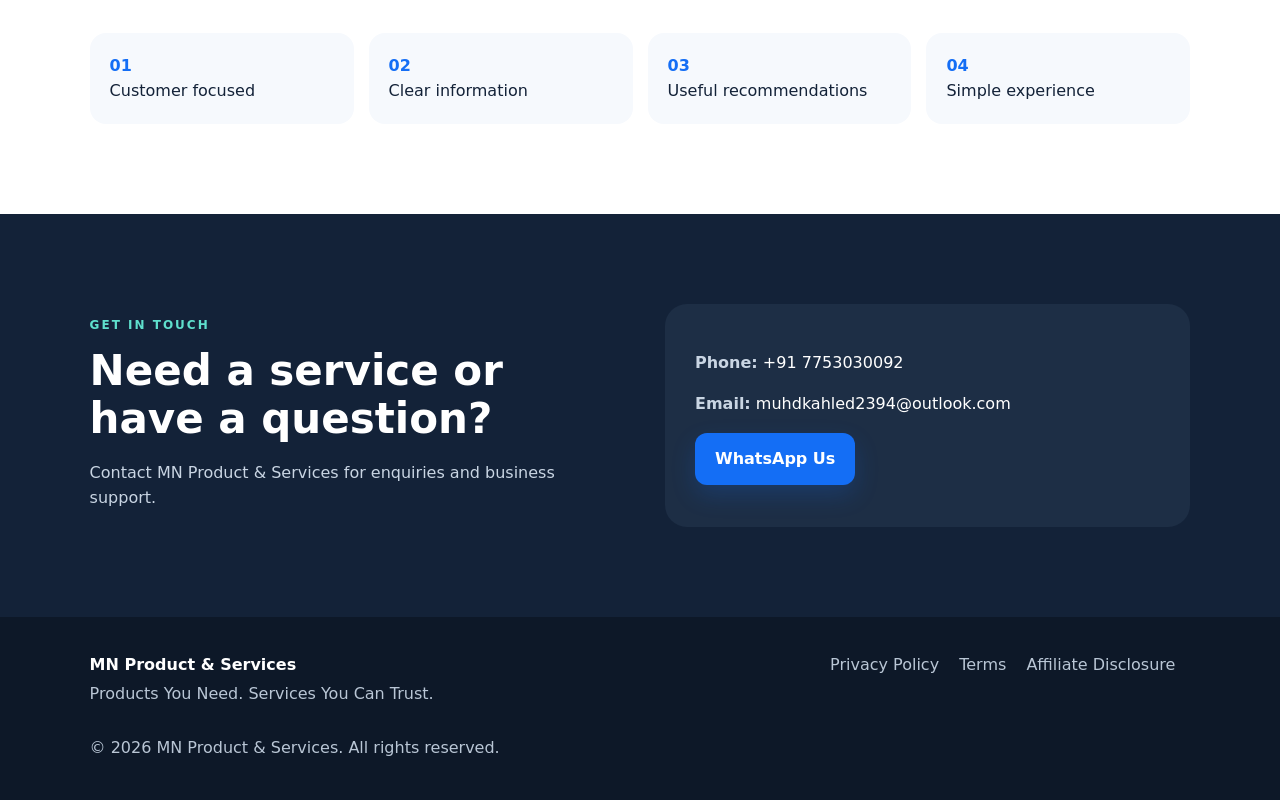
==== commit af5165cf: "Update heading text for clarity and impact" ====
--- a/index.html
+++ b/index.html
@@ -1,39 +1,38 @@
 <!doctype html>
 <html lang="en">
 
-
 <head>
 
-<meta charset="utf-8">
-
-<meta
-  name="viewport"
-  content="width=device-width, initial-scale=1"
->
-
-<title>
-  MN Product & Services | Useful Products & Digital Services
-</title>
-
-<meta
-  name="description"
-  content="MN Product & Services helps you discover useful products for home, lifestyle, technology, office and mobile needs, along with practical digital and business services."
->
-
-<meta
-  name="robots"
-  content="index, follow"
->
-
-<link
-  rel="canonical"
-  href="https://mnproductsservices.com/"
->
-
-<link
-  rel="stylesheet"
-  href="style.css"
->
+  <meta charset="utf-8">
+
+  <meta
+    name="viewport"
+    content="width=device-width, initial-scale=1"
+  >
+
+  <title>
+    MN Product & Services | Products, Digital & Business Services
+  </title>
+
+  <meta
+    name="description"
+    content="MN Product & Services offers useful products, Jan Seva Kendra assistance, digital services, accounting support, data processing, MIS and business solutions."
+  >
+
+  <meta
+    name="robots"
+    content="index, follow"
+  >
+
+  <link
+    rel="canonical"
+    href="https://mnproductsservices.com/"
+  >
+
+  <link
+    rel="stylesheet"
+    href="style.css"
+  >
 
 </head>
 <body>
@@ -74,8 +73,7 @@
     </p>
 
     <h1>
-      Everything you need for
-      <span>home, work & business.</span>
+  Useful Products & Digital Services for Home, Work & Business
     </h1>
 
     <p class="lead">
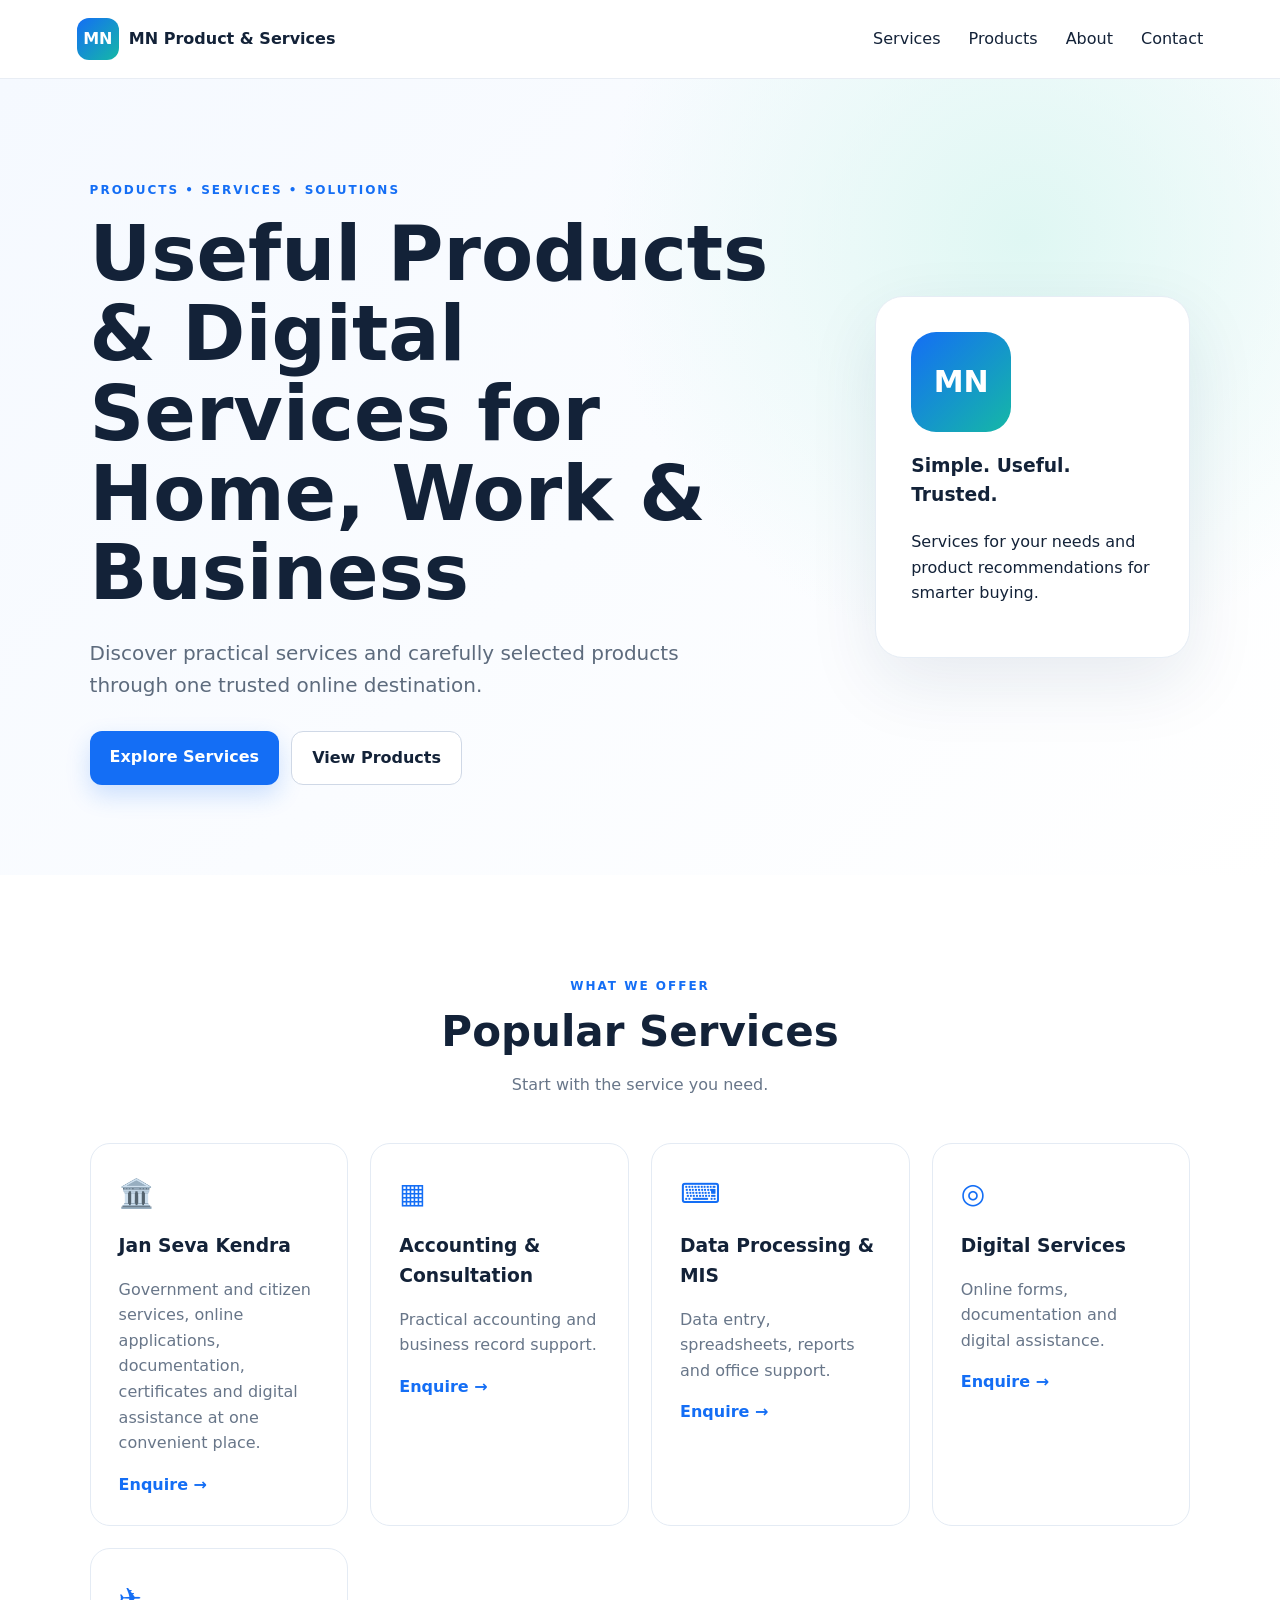
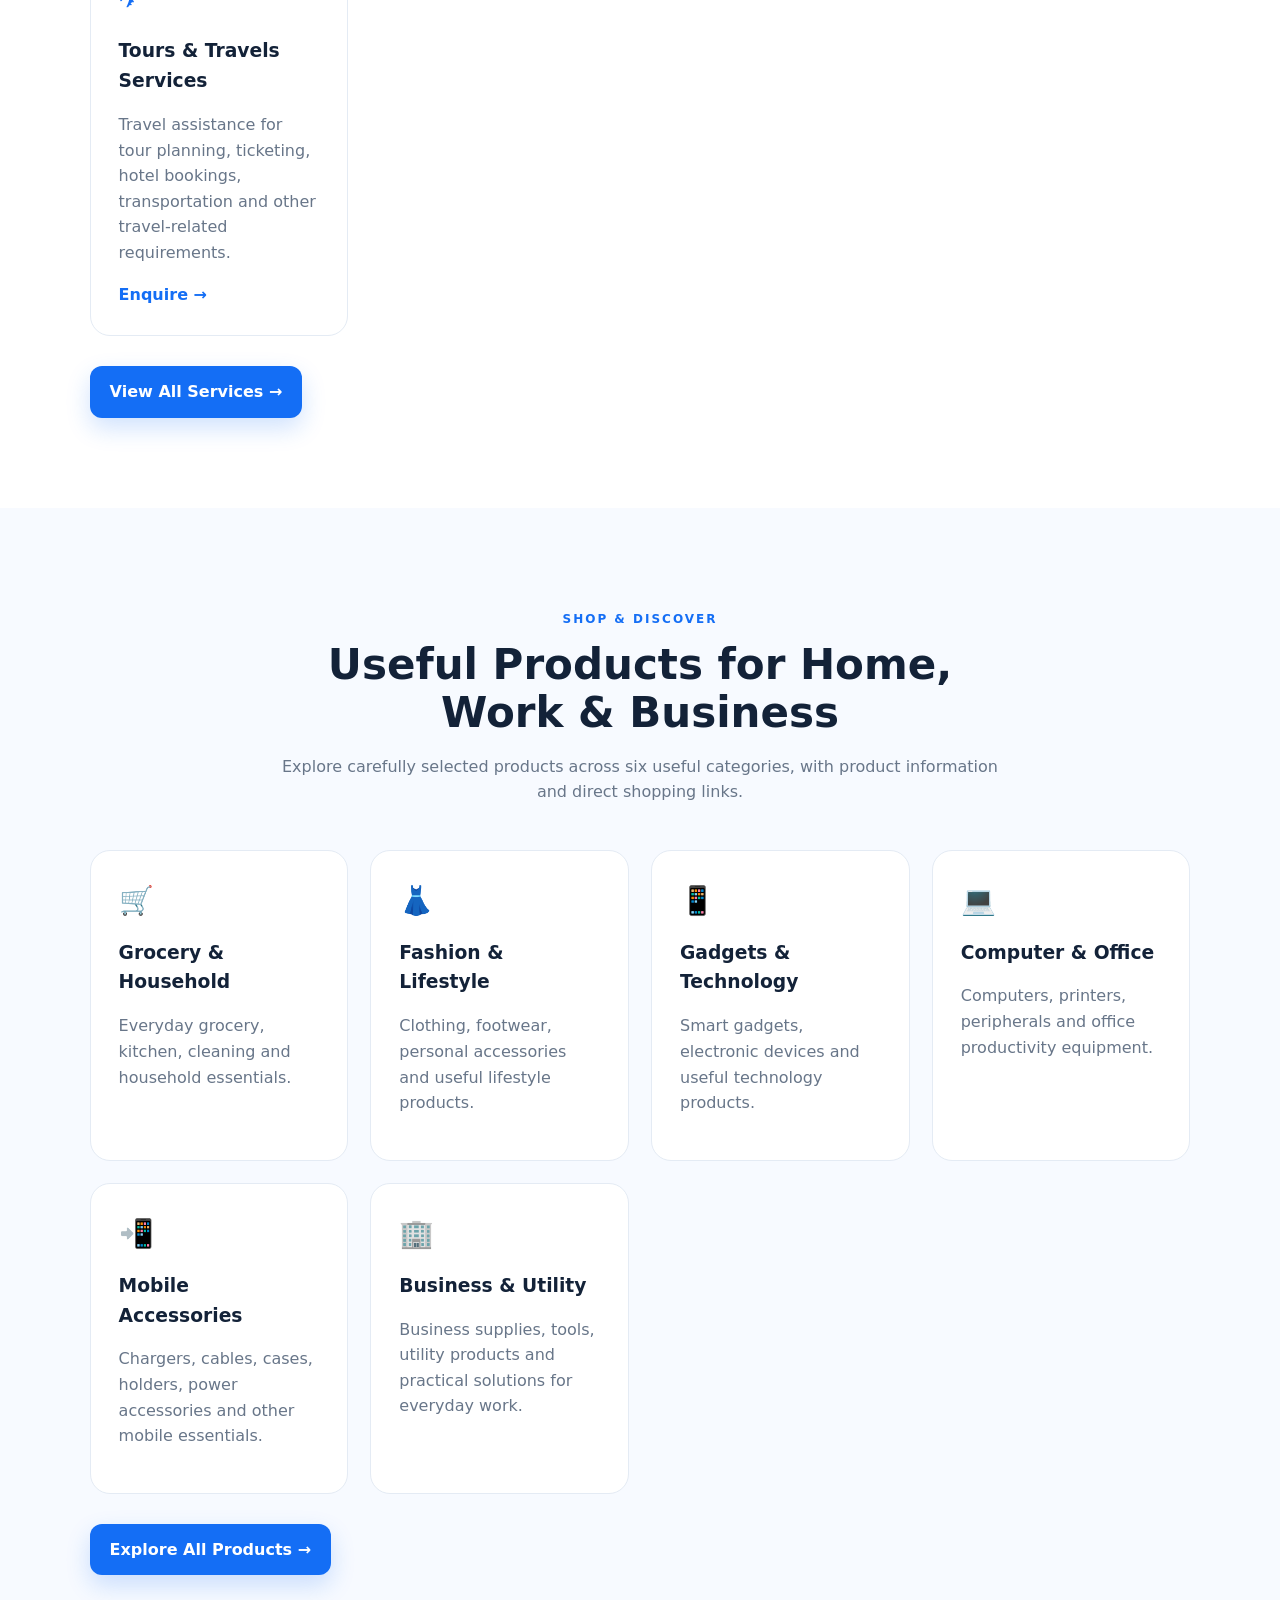
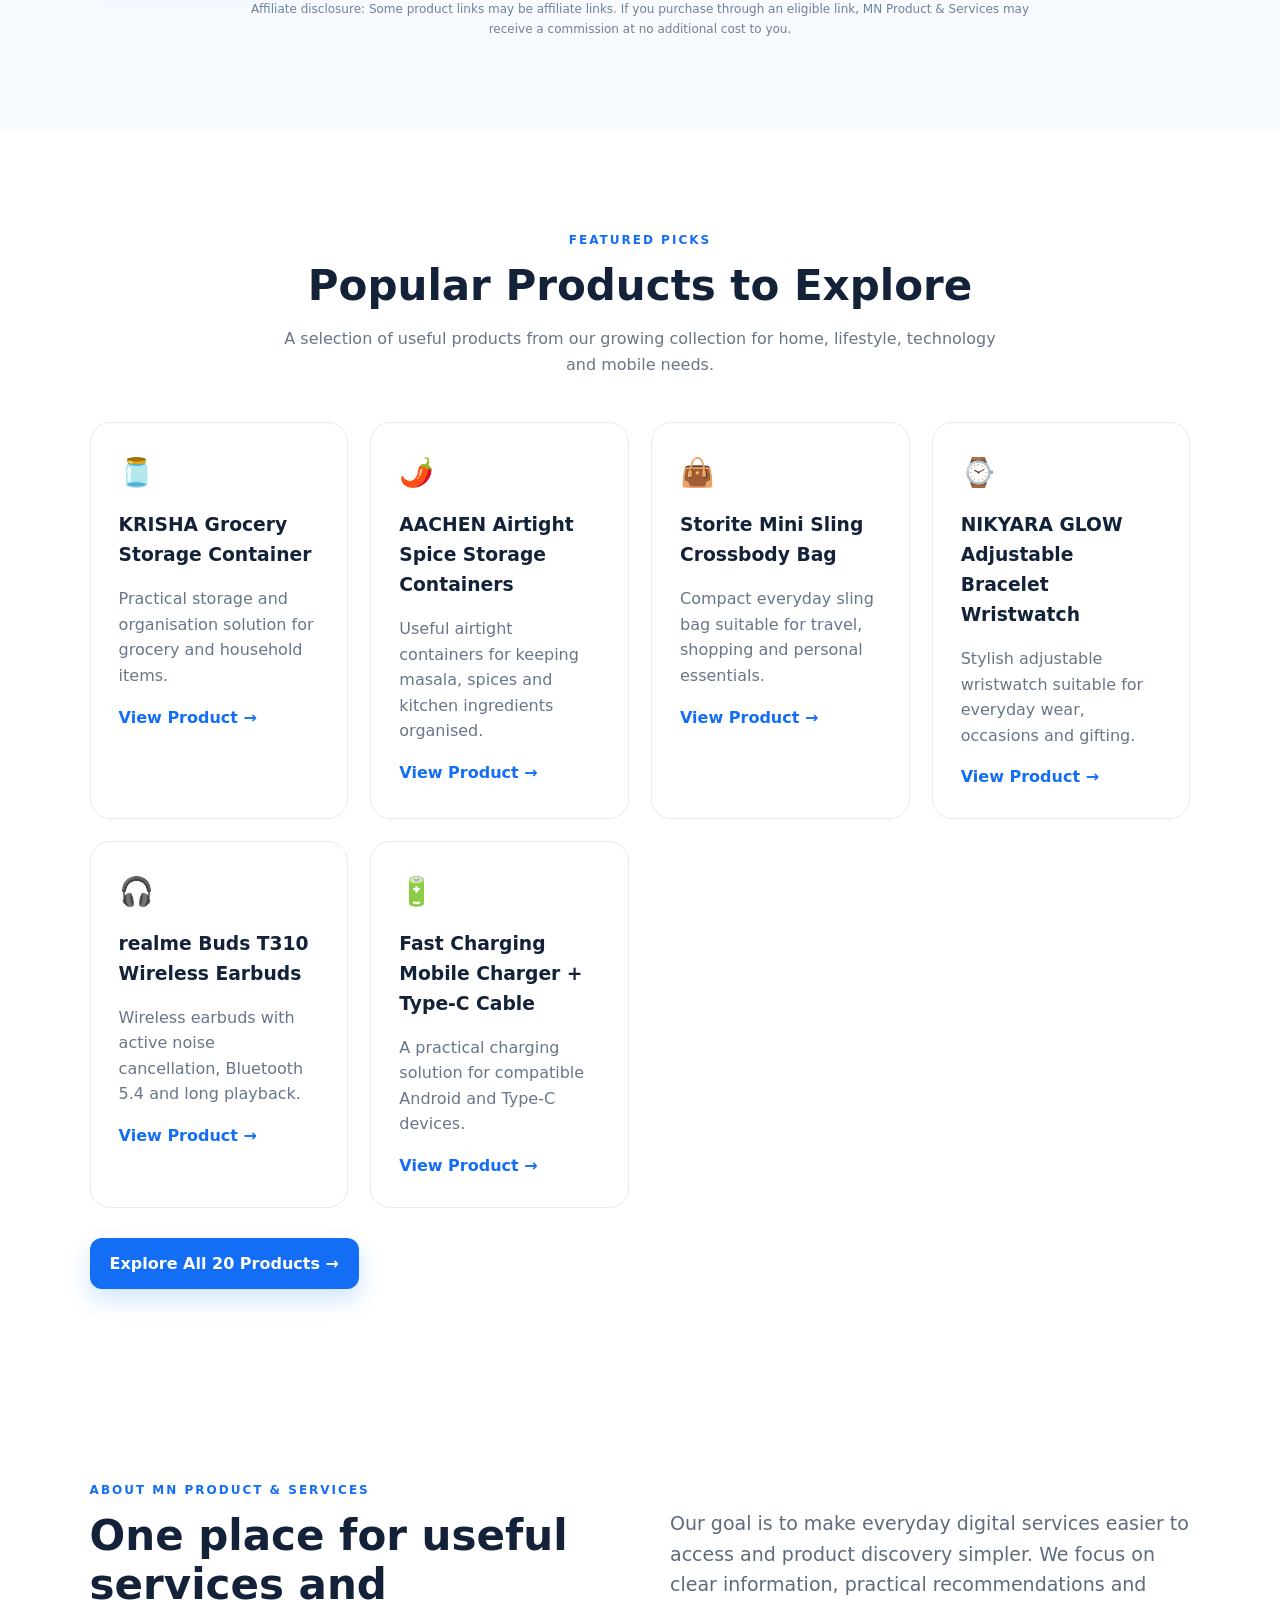
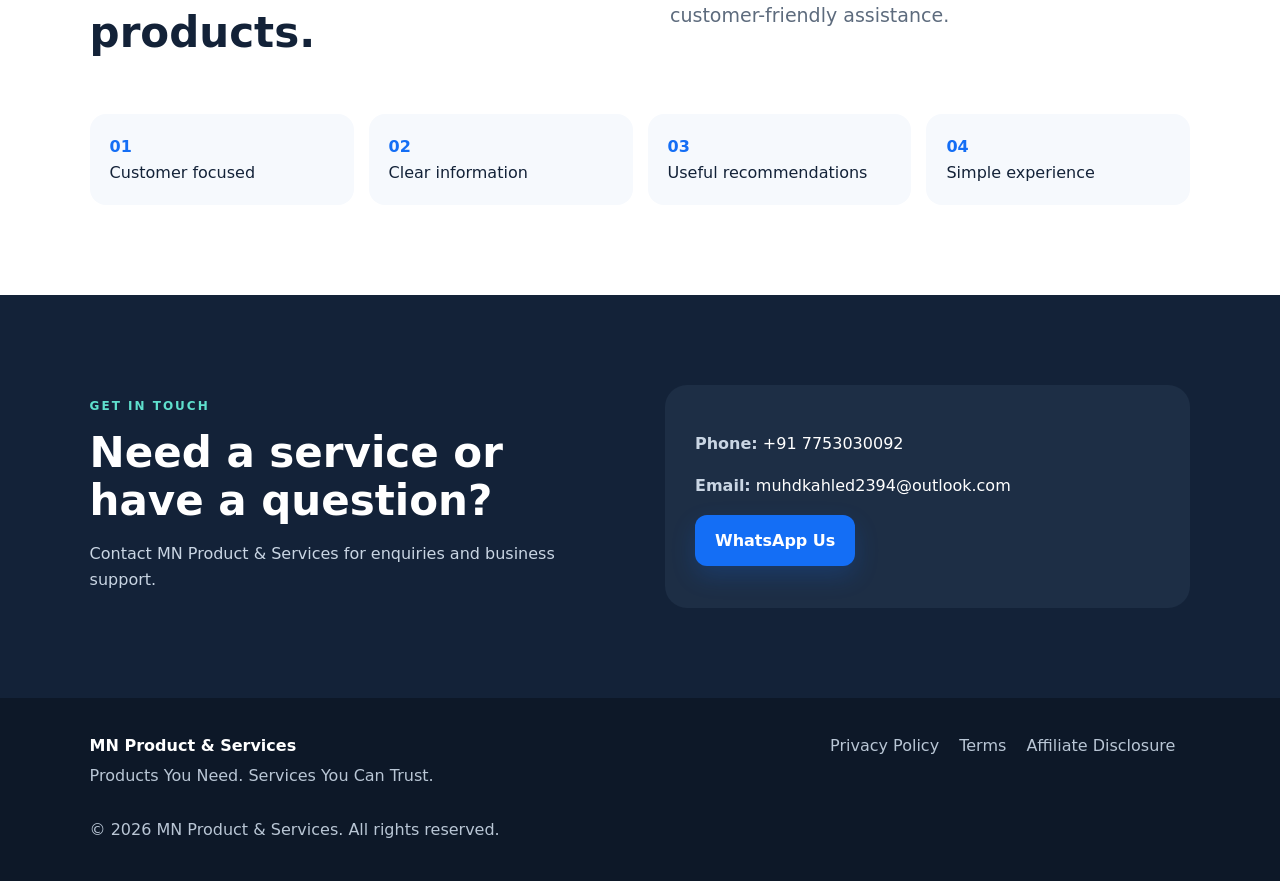
==== commit b83ad497: "Update service link and add new actions section" ====
--- a/index.html
+++ b/index.html
@@ -49,11 +49,11 @@
   </button>
 
   <nav class="nav">
-    <a href="#services">Services</a>
-    <a href="products.html">Products</a>
-    <a href="#about">About</a>
-    <a href="#contact">Contact</a>
-  </nav>
+  <a href="services.html">Services</a>
+  <a href="products.html">Products</a>
+  <a href="about.html">About</a>
+  <a href="contact.html">Contact</a>
+</nav>
 
 </header>
 
@@ -83,8 +83,8 @@
 
     <div class="actions">
 
-      <a class="btn primary" href="#services">
-        Explore Services
+      <a class="btn primary" href="services.html">
+  Explore Services
       </a>
 
       <a class="btn secondary" href="products.html">
@@ -258,6 +258,12 @@
 
   </div>
 
+<div class="actions" style="margin-top:30px;">
+  <a class="btn primary" href="services.html">
+    View All Services →
+  </a>
+</div>
+
 </section>
 
 
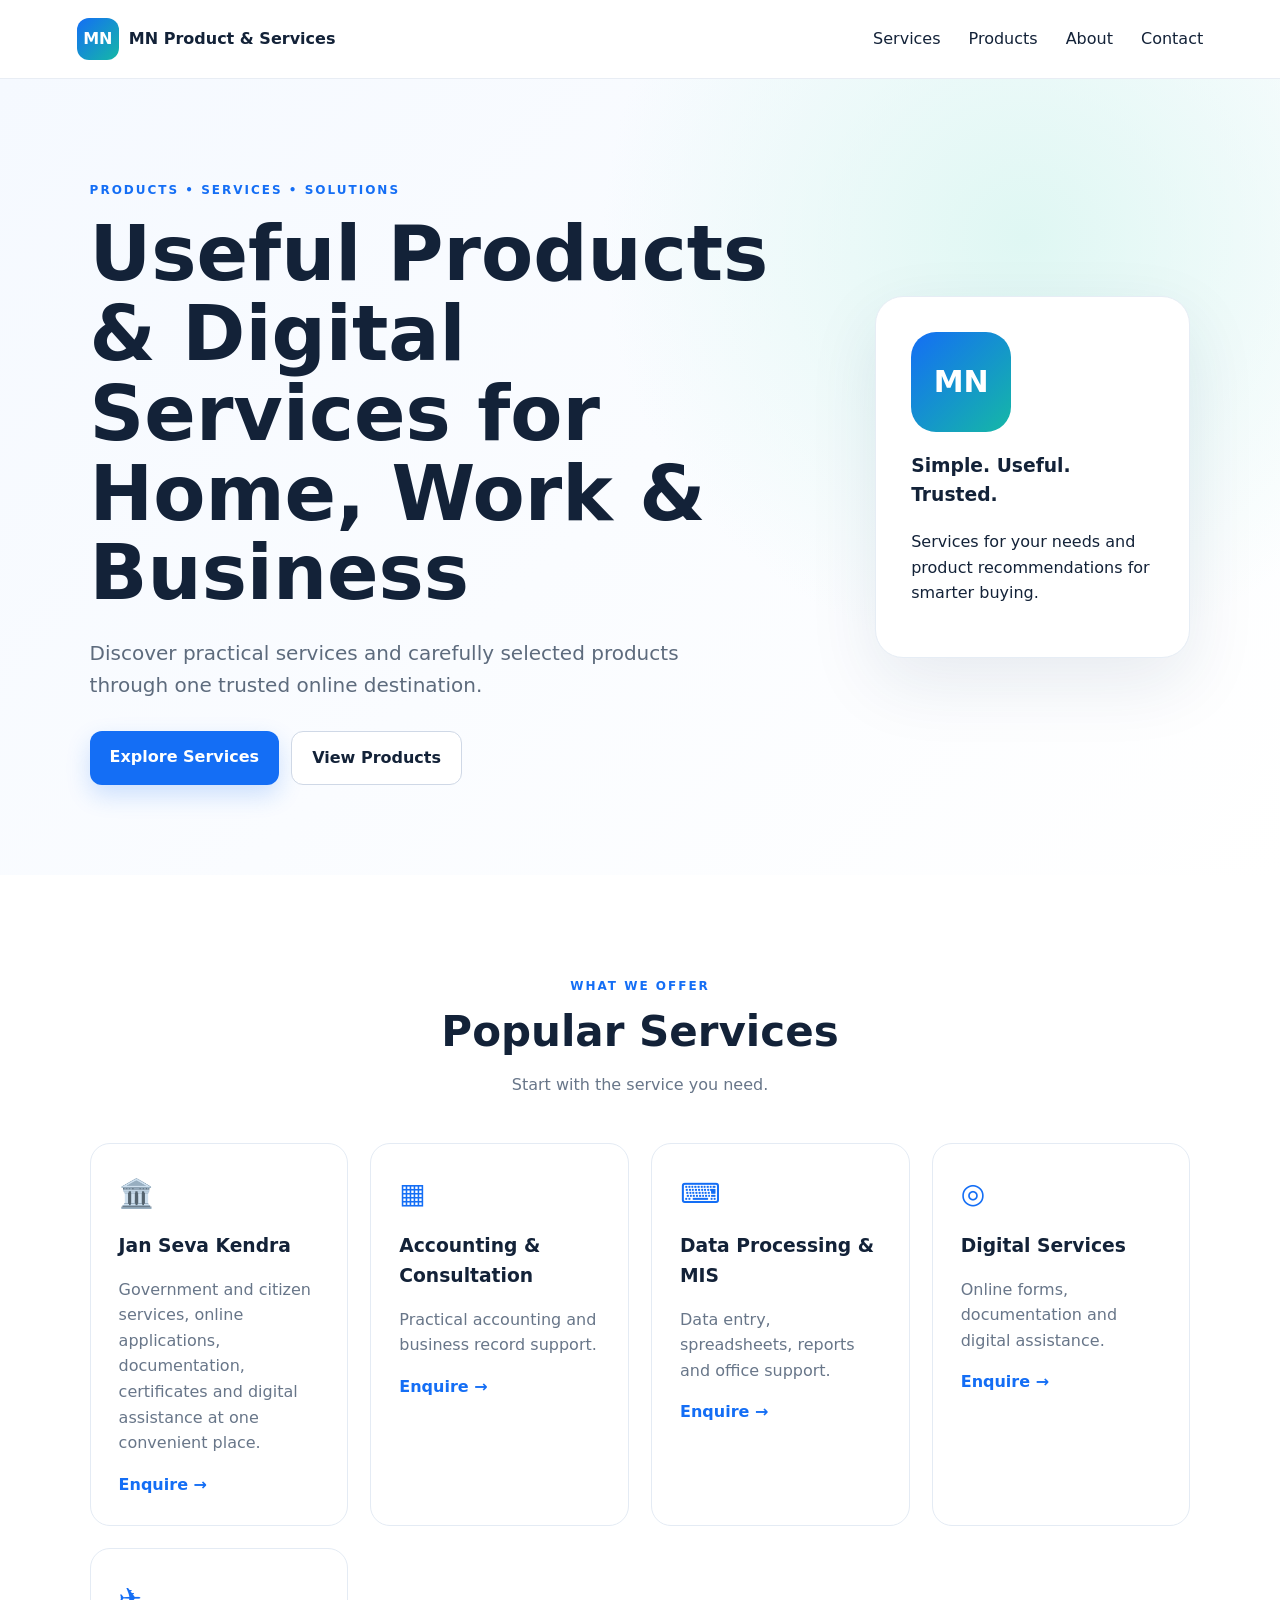
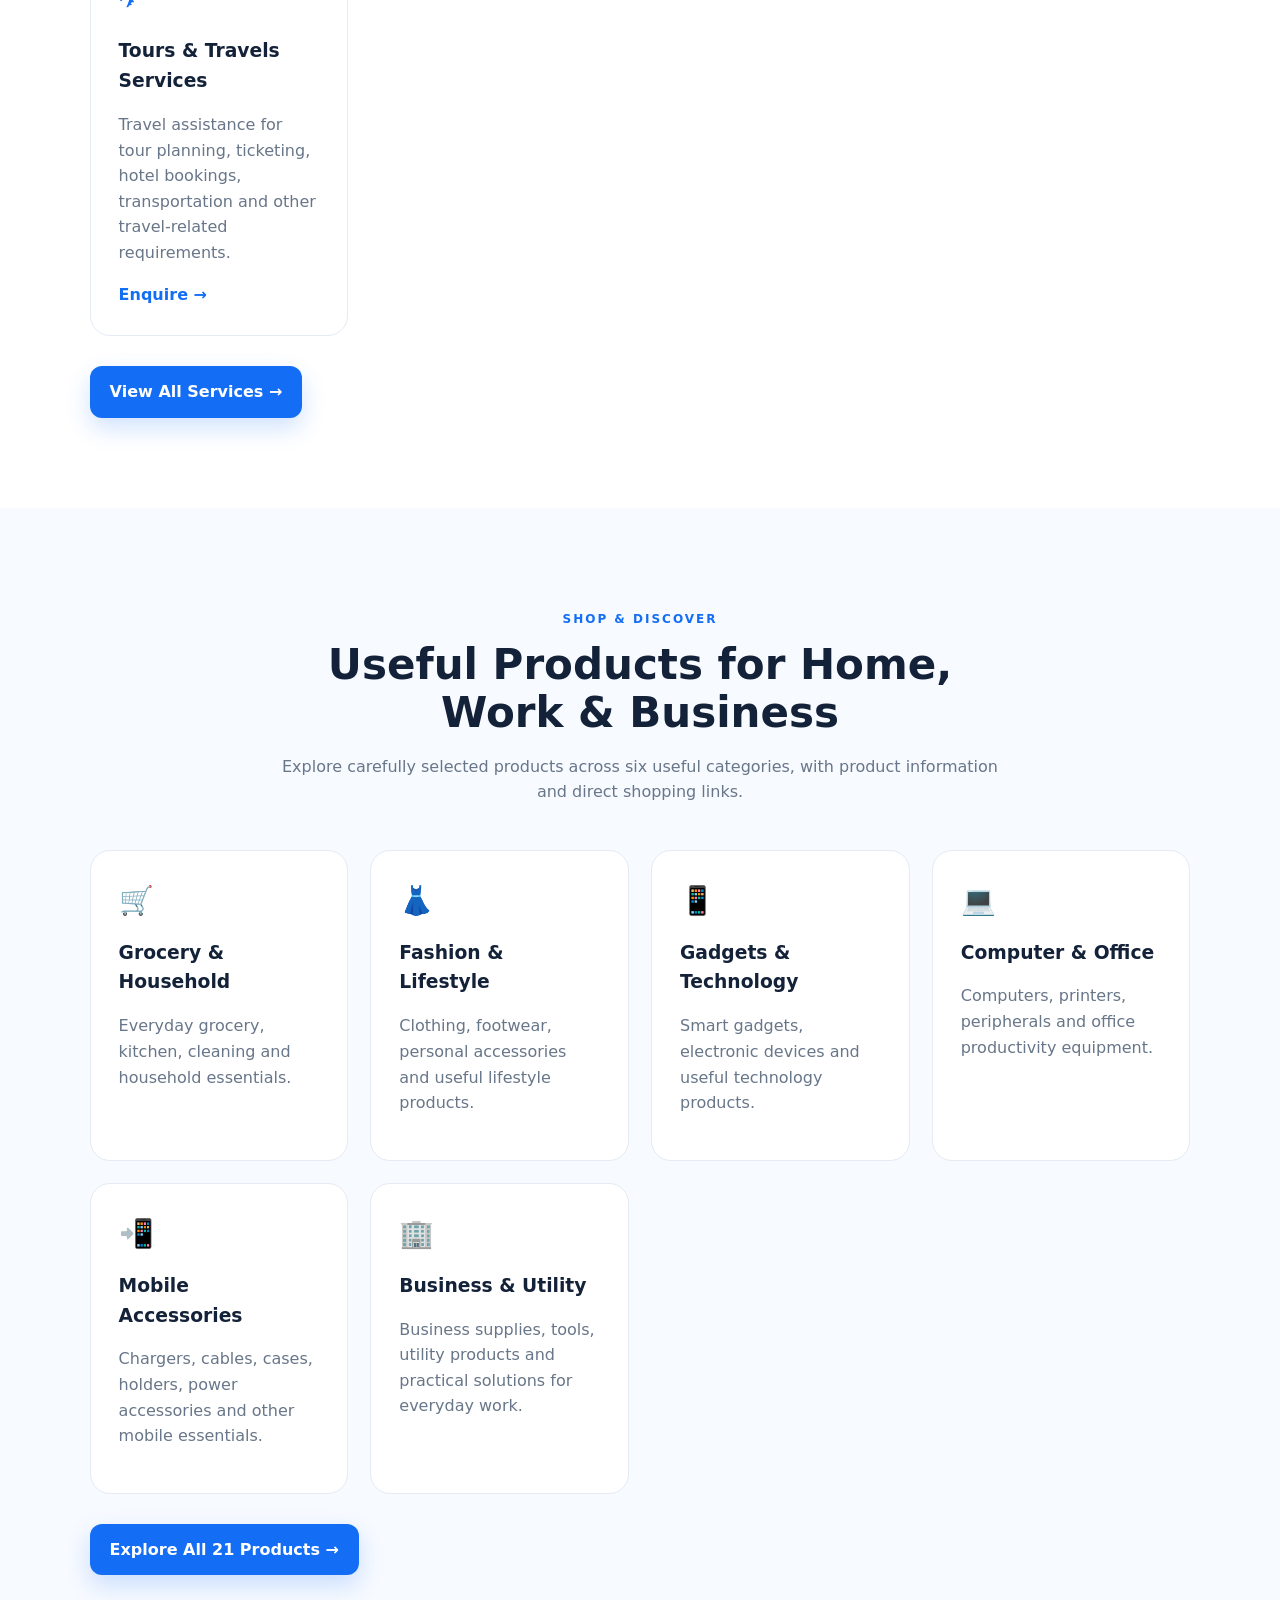
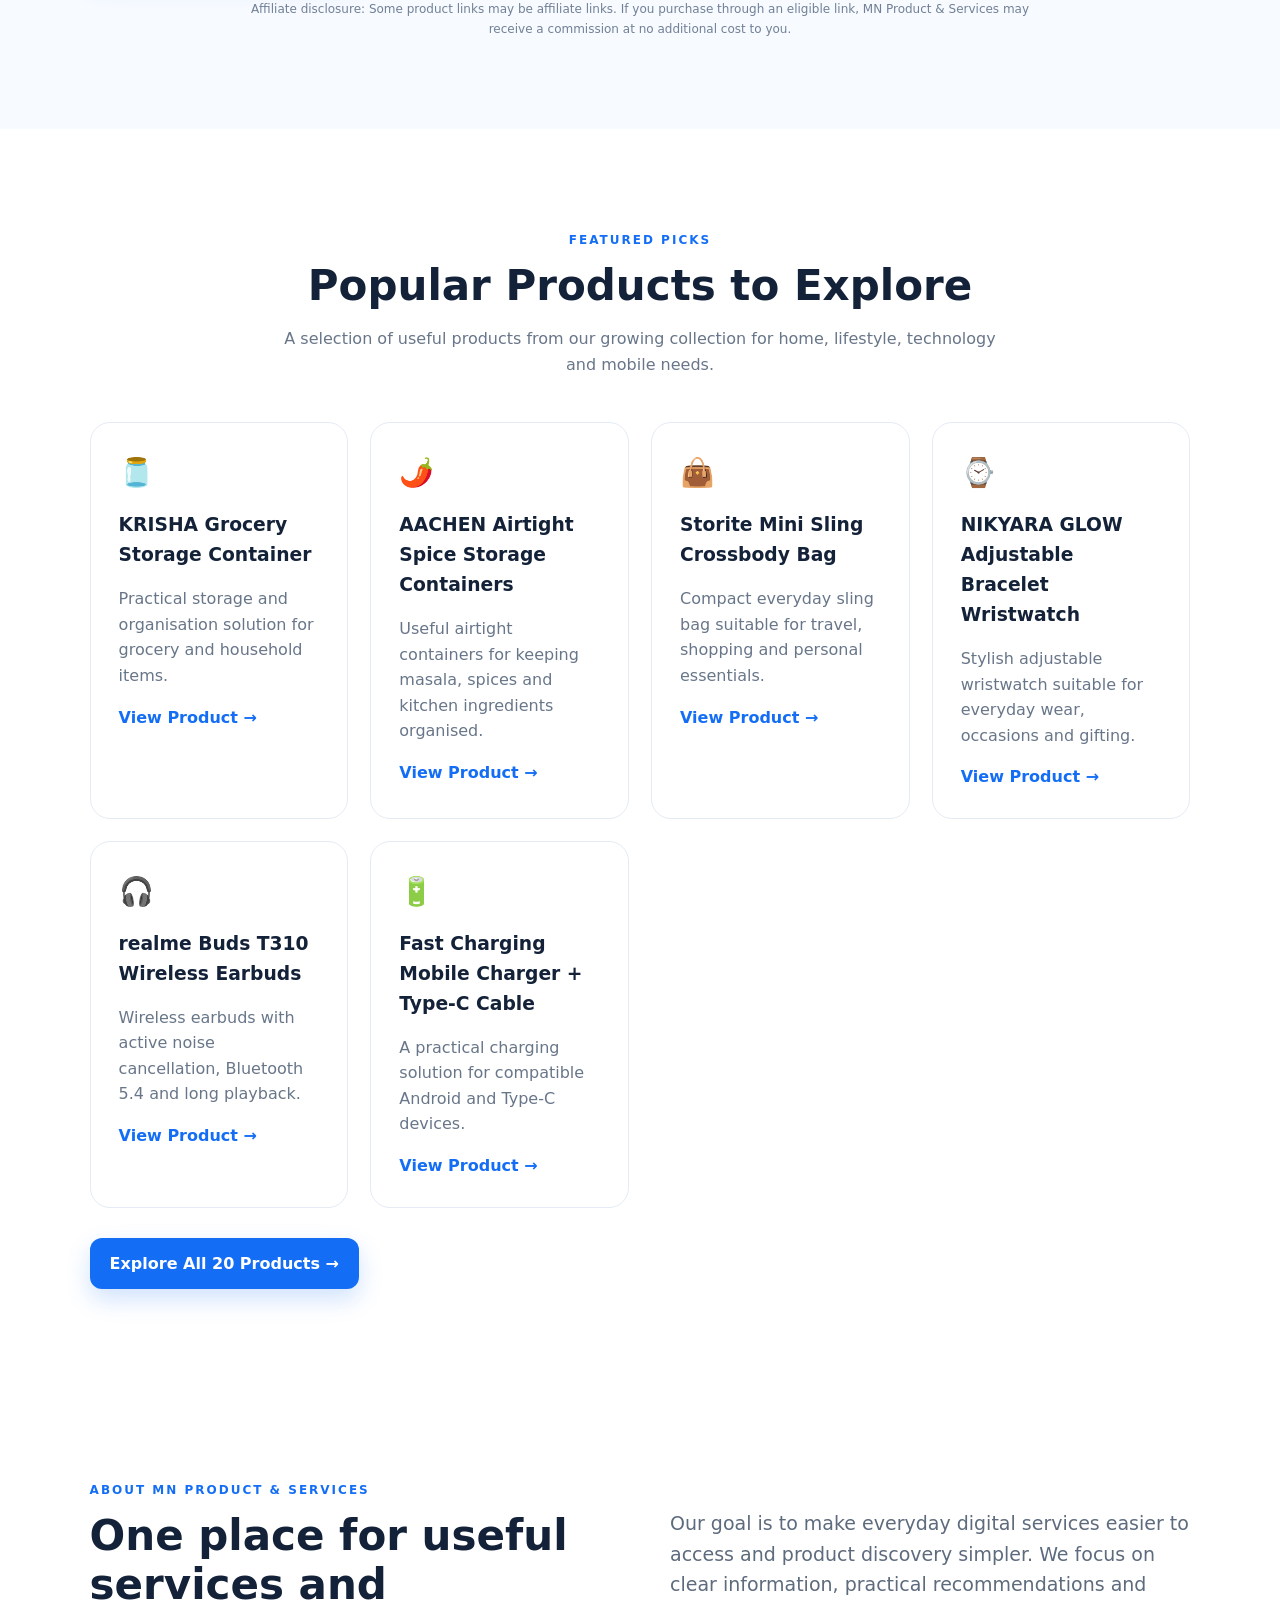
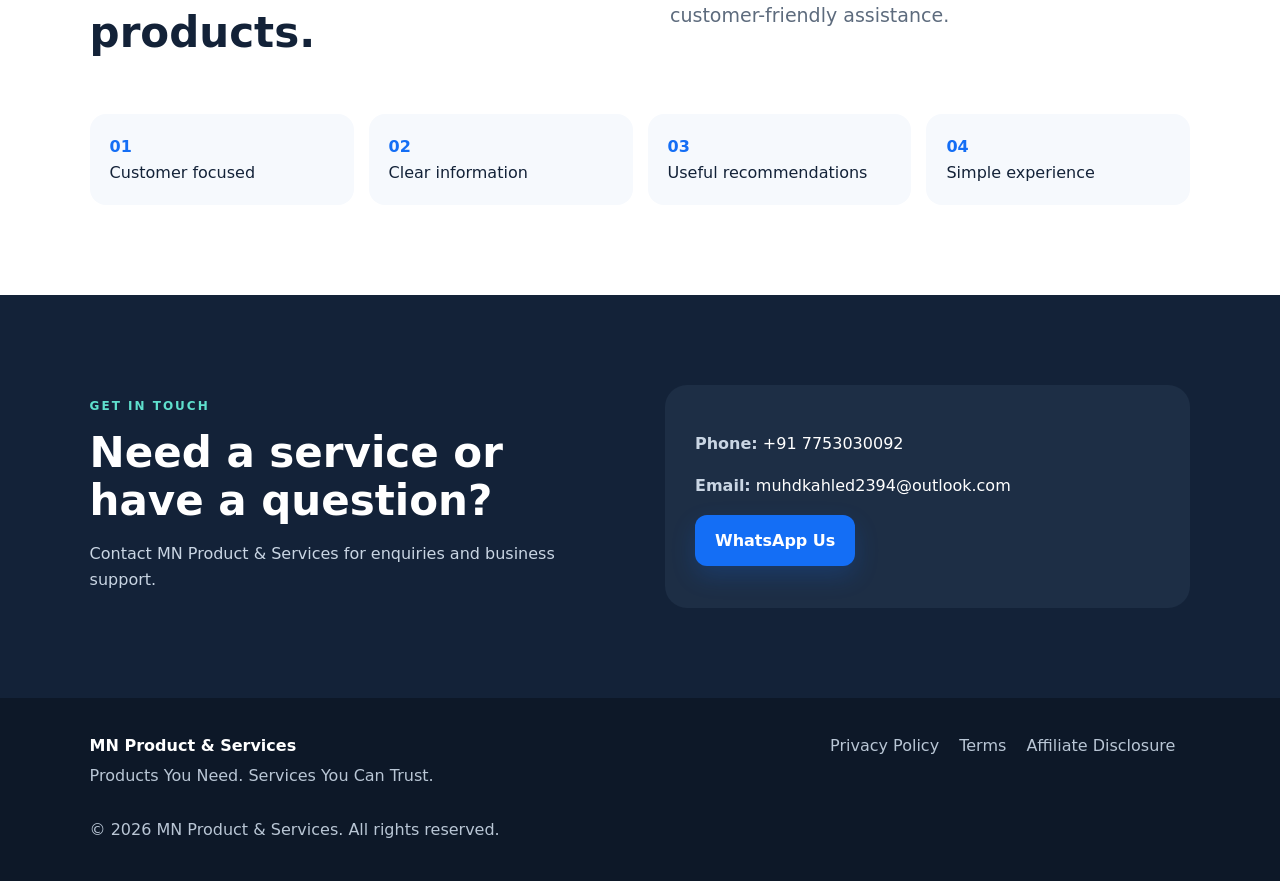
==== commit 882dbd4c: "Update product link text to specify total count" ====
--- a/index.html
+++ b/index.html
@@ -416,7 +416,7 @@
        style="margin-top: 30px;">
 
     <a class="btn primary" href="products.html">
-      Explore All Products →
+  Explore All 21 Products →
     </a>
 
   </div>
